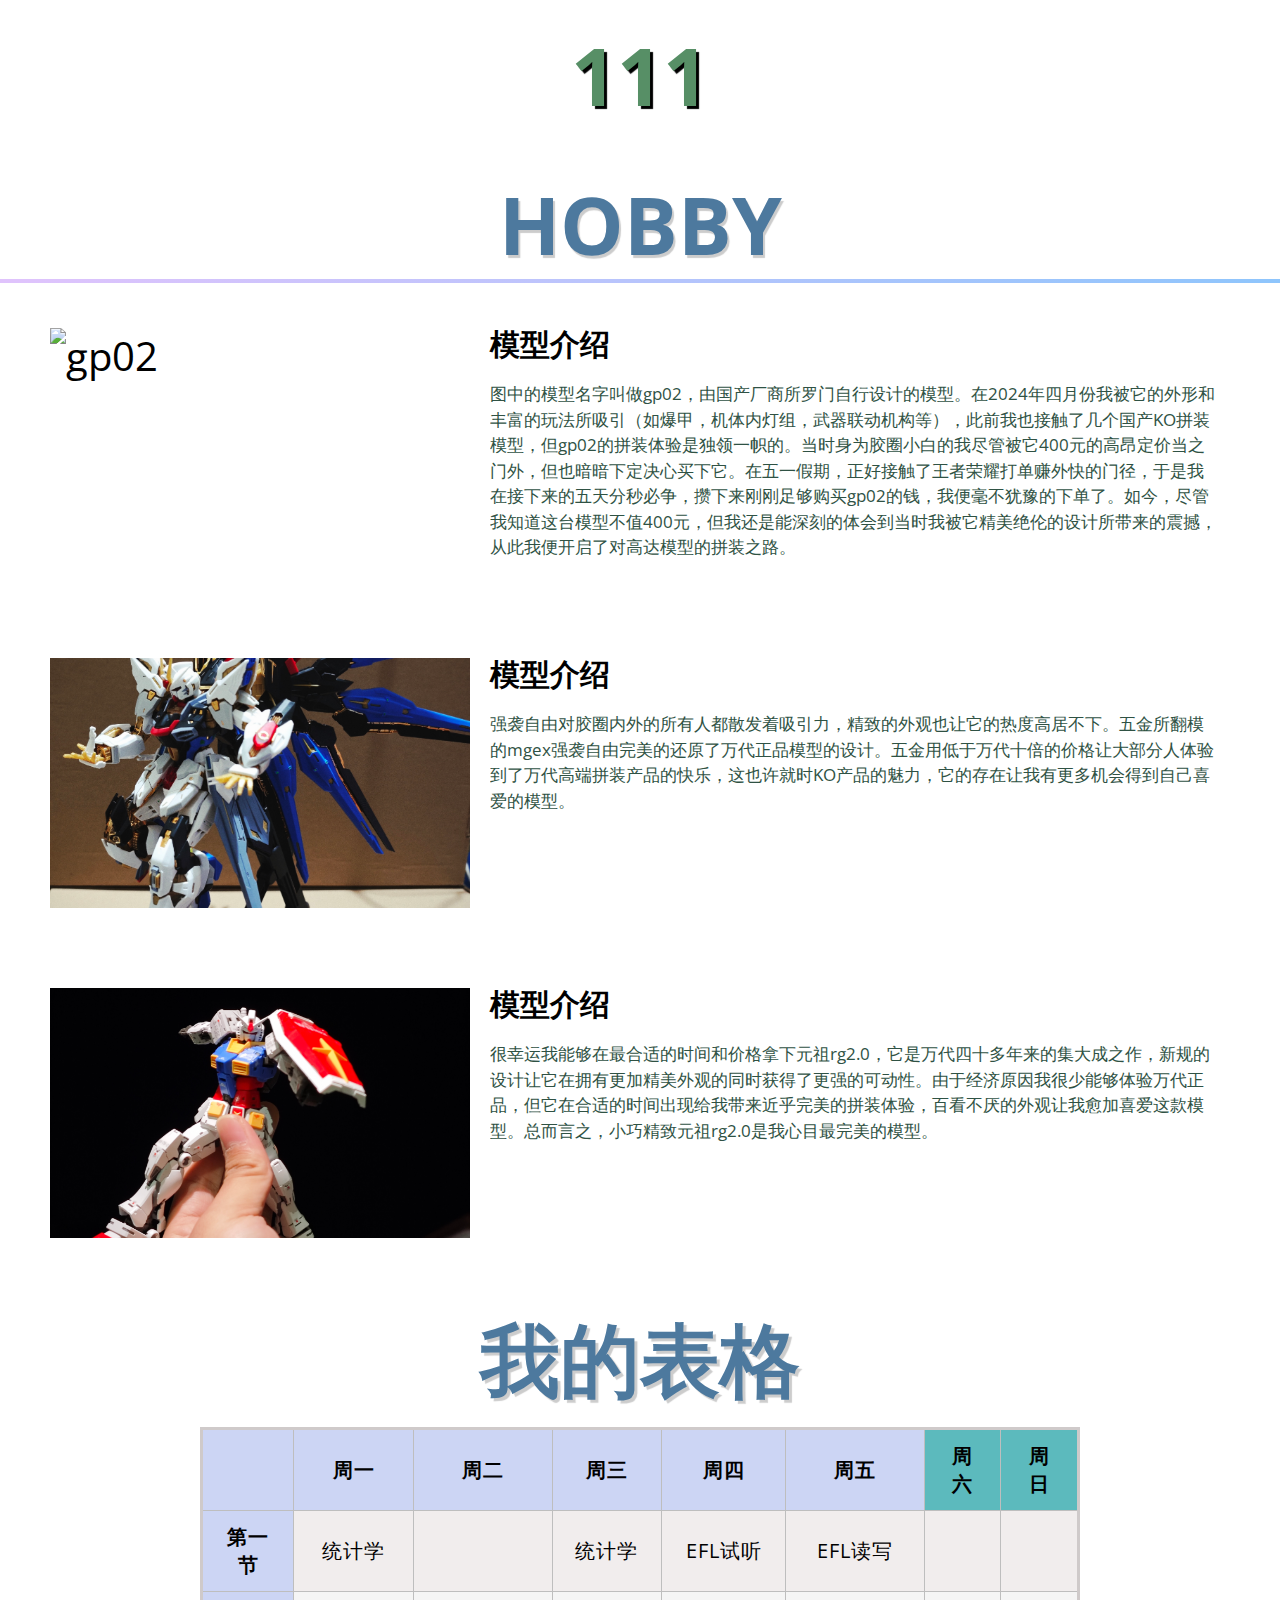
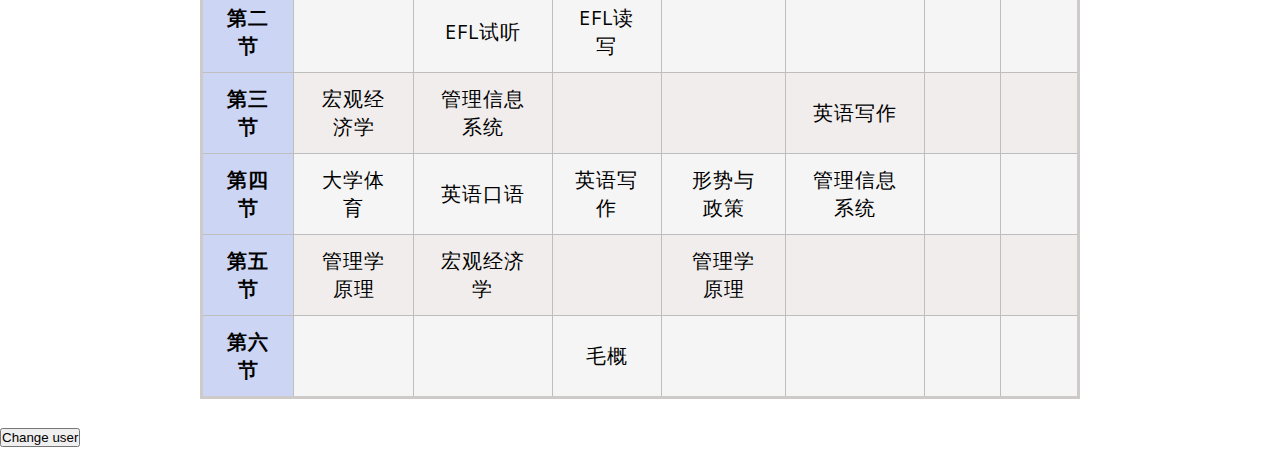
==== index.html @ 71921f34 "YaoJi111.github.io" ====
<!DOCTYPE html>
<html lang="en">
   <head>
      <meta charset="UTF-8">
      <meta name="viewport" content="width=device-width, initial-scale=1.0">
      <meta name="keywords" content="幺鸡">
      <meta name="description" content="幺鸡的第一个网站">
      <meta name="author" content="幺鸡">
      <title>幺鸡的第一个网站</title>
      <link href="styles/style.css" rel="stylesheet" />
      <link
  href="https://fonts.googleapis.com/css?family=Open+Sans"
  rel="stylesheet" />

  </head>
  <body>
    <h1 class="biaoti1">111</h1>
   
    <h1 class="biaoti2">HOBBY</h1>
     <div class="box">
         <div class="list">
             <div class="list-img">
                 <img src="./64566BD8-68C9-4CA3-9DC9-B67A94D4269F.jpeg" alt="gp02">
             </div>
             <div class="list-text">
                 <h2>模型介绍</h2>
                 <p>图中的模型名字叫做gp02，由国产厂商所罗门自行设计的模型。在2024年四月份我被它的外形和丰富的玩法所吸引（如爆甲，机体内灯组，武器联动机构等），此前我也接触了几个国产KO拼装模型，但gp02的拼装体验是独领一帜的。当时身为胶圈小白的我尽管被它400元的高昂定价当之门外，但也暗暗下定决心买下它。在五一假期，正好接触了王者荣耀打单赚外快的门径，于是我在接下来的五天分秒必争，攒下来刚刚足够购买gp02的钱，我便毫不犹豫的下单了。如今，尽管我知道这台模型不值400元，但我还是能深刻的体会到当时我被它精美绝伦的设计所带来的震撼，从此我便开启了对高达模型的拼装之路。</p>
             </div>
         </div>
             <div class="list">
                 <div class="list-img">
                     <img src="./887C6D7A-763A-49DE-906A-477F9EB07CE7_1_201_a.jpeg" alt="强袭自由">
                 </div>
                 <div class="list-text">
                     <h2>模型介绍</h2>
                     <p>强袭自由对胶圈内外的所有人都散发着吸引力，精致的外观也让它的热度高居不下。五金所翻模的mgex强袭自由完美的还原了万代正品模型的设计。五金用低于万代十倍的价格让大部分人体验到了万代高端拼装产品的快乐，这也许就时KO产品的魅力，它的存在让我有更多机会得到自己喜爱的模型。
                     </p>
                 </div>
             </div>
                 <div class="list">
                     <div class="list-img">
                         <img src="./F4AE9C6D-4AD9-4226-B5A6-EEE0012A2007_1_201_a.jpeg" alt="元祖rg2.0">
                     </div>
                     <div class="list-text">
                         <h2>模型介绍</h2>
                         <p>很幸运我能够在最合适的时间和价格拿下元祖rg2.0，它是万代四十多年来的集大成之作，新规的设计让它在拥有更加精美外观的同时获得了更强的可动性。由于经济原因我很少能够体验万代正品，但它在合适的时间出现给我带来近乎完美的拼装体验，百看不厌的外观让我愈加喜爱这款模型。总而言之，小巧精致元祖rg2.0是我心目最完美的模型。
                         </p>
                     </div>
         </div>
      </div>
     
  




<h1 class="biaoti3">我的表格</h1>
    <table>
        <colgroup>
        <col span="6">
    <col style="background-color: rgb(98, 218, 178);"
     span="2"></colgroup>
        <tr>
            <th> </th>
            <th>周一</th>
            <th>周二</th>
            <th>周三</th>
            <th>周四</th>
            <th>周五</th>
            <th>周六</th>
            <th>周日</th>
        </tr>
        <tr>
            <th>第一节</th>
            <td>统计学</td>
            <td> </td>
            <td>统计学</td>
            <td>EFL试听</td>
            <td>EFL读写</td>
            <td> </td>
            <td> </td>
        </tr>
        <tr>
            <th>第二节</th>
            <td> </td>
            <td>EFL试听</td>
            <td>EFL读写</td>
            <td> </td>
            <td> </td>
            <td> </td>
            <td> </td>
        </tr>
        <tr>
            <th>第三节</th>
            <td>宏观经济学</td>
            <td>管理信息系统</td>
            <td> </td>
            <td> </td>
            <td>英语写作</td>
            <td> </td>
            <td> </td>
        </tr>
        <tr>
            <th>第四节</th>
            <td>大学体育</td>
            <td>英语口语</td>
            <td>英语写作</td>
            <td>形势与政策</td>
            <td>管理信息系统</td>
            <td> </td>
            <td> </td>
        </tr>
        <tr>
            <th>第五节</th>
            <td>管理学原理</td>
            <td>宏观经济学</td>
            <td> </td>
            <td>管理学原理</td>
            <td> </td>
            <td> </td>
            <td> </td>
        </tr>
        <tr>
            <th>第六节</th>
            <td> </td>
            <td> </td>
            <td>毛概</td>
            <td> </td>
            <td> </td>
            <td> </td>
            <td> </td>
        </tr>
    </table>
      <button>Change user</button>
      <script src="scripts/main.js"></script><!-- Code injected by live-server -->
<script>
</body>
---- styles/style.css ----
html {
  font-size: 40px; /* px 表示“像素（pixel）”: 基础字号为 10 像素 */
  font-family:
    "Open Sans", sans-serif; /* 这应该是你从 Google Fonts 得到的其余输出。 */
    background-color: #ffffff;
}


.biaoti2{
  padding-bottom: 5px;
  background: linear-gradient(to right,#e0c3fc 0%, #8ec5fc 100%) no-repeat right bottom;
  background-size: 0 4px;
  transition: background-size 1300ms;
}
.biaoti2{
  background-position-x: left;
  background-size: 100% 4px;
}
.biaoti2 {margin-top:20px;
  font-size:80px;
   text-align:center;
   color:#4b779dfc;
   text-shadow:2px 3px 1px#ccc;
  }

* {
  margin: 0;
  padding: 0;
}

.box {margin: 20px auto;
  width: 1200px;
}
.list {width:100%px;
  height:300px;
  margin-bottom:30px;
       cursor:pointer;
       border-radius:20px;
       transition: all 0.3s;
  
}
.list:hover {
box-shadow: 2px 3px 10px #aebecc;
}
.list-img {height:250px;
  width:420px;
  float:left;
      margin-top:25px}
.list-img img {height:100%;
        width:100%;
        object-fit:cover;
        margin-left:10px;    }
        .list-text {float: right;
          width:730px;
            padding:20px;}
     .list-text h2 {
       font-size:30px;
       margin-bottom:15px;
     }
     .list-text p {
       font-size:17px;
       color:#2f5244;
       line-height:1.5;
       display:-webkit-box;
       -webkit-box-orient:vertical;
       -webkit-line-clamp:10;
       overflow:hidden;
     }



.biaoti1 {
  margin: 0;
  padding: 20px 0;
  color: #578f66;
  text-shadow: 3px 3px 1px black;
  text-align: center;
}


.test {
  background-color: salmon;

}




table {
  border-collapse:collapse;
   border: 3px solid rgb(207 202 202);
   letter-spacing: 1px;
   font-size: 0.5rem;
   text-align:center;
   margin-left:200px ;
  margin-right:200px;
 
 }
 
 td, th {
   border: 1.5px solid rgb(190,190,190);
   padding:12px 20px;
 
 }
 
 th {
   background-color: rgb(78 110 217 / 29%);
 }
 td {
  text-align: center;
}

tr:nth-child(even) td {
  background-color: rgb(241 237 237);
}

tr:nth-child(odd) td {
  background-color: rgb(245,245,245);
}

caption {
  padding:10px;
}
.biaoti3 {
 color:#4b779dfc;
 padding:10px 10px;
 font-size:80px;
  text-shadow:3px 3px 1px #ccc;
  text-align:center;
 }
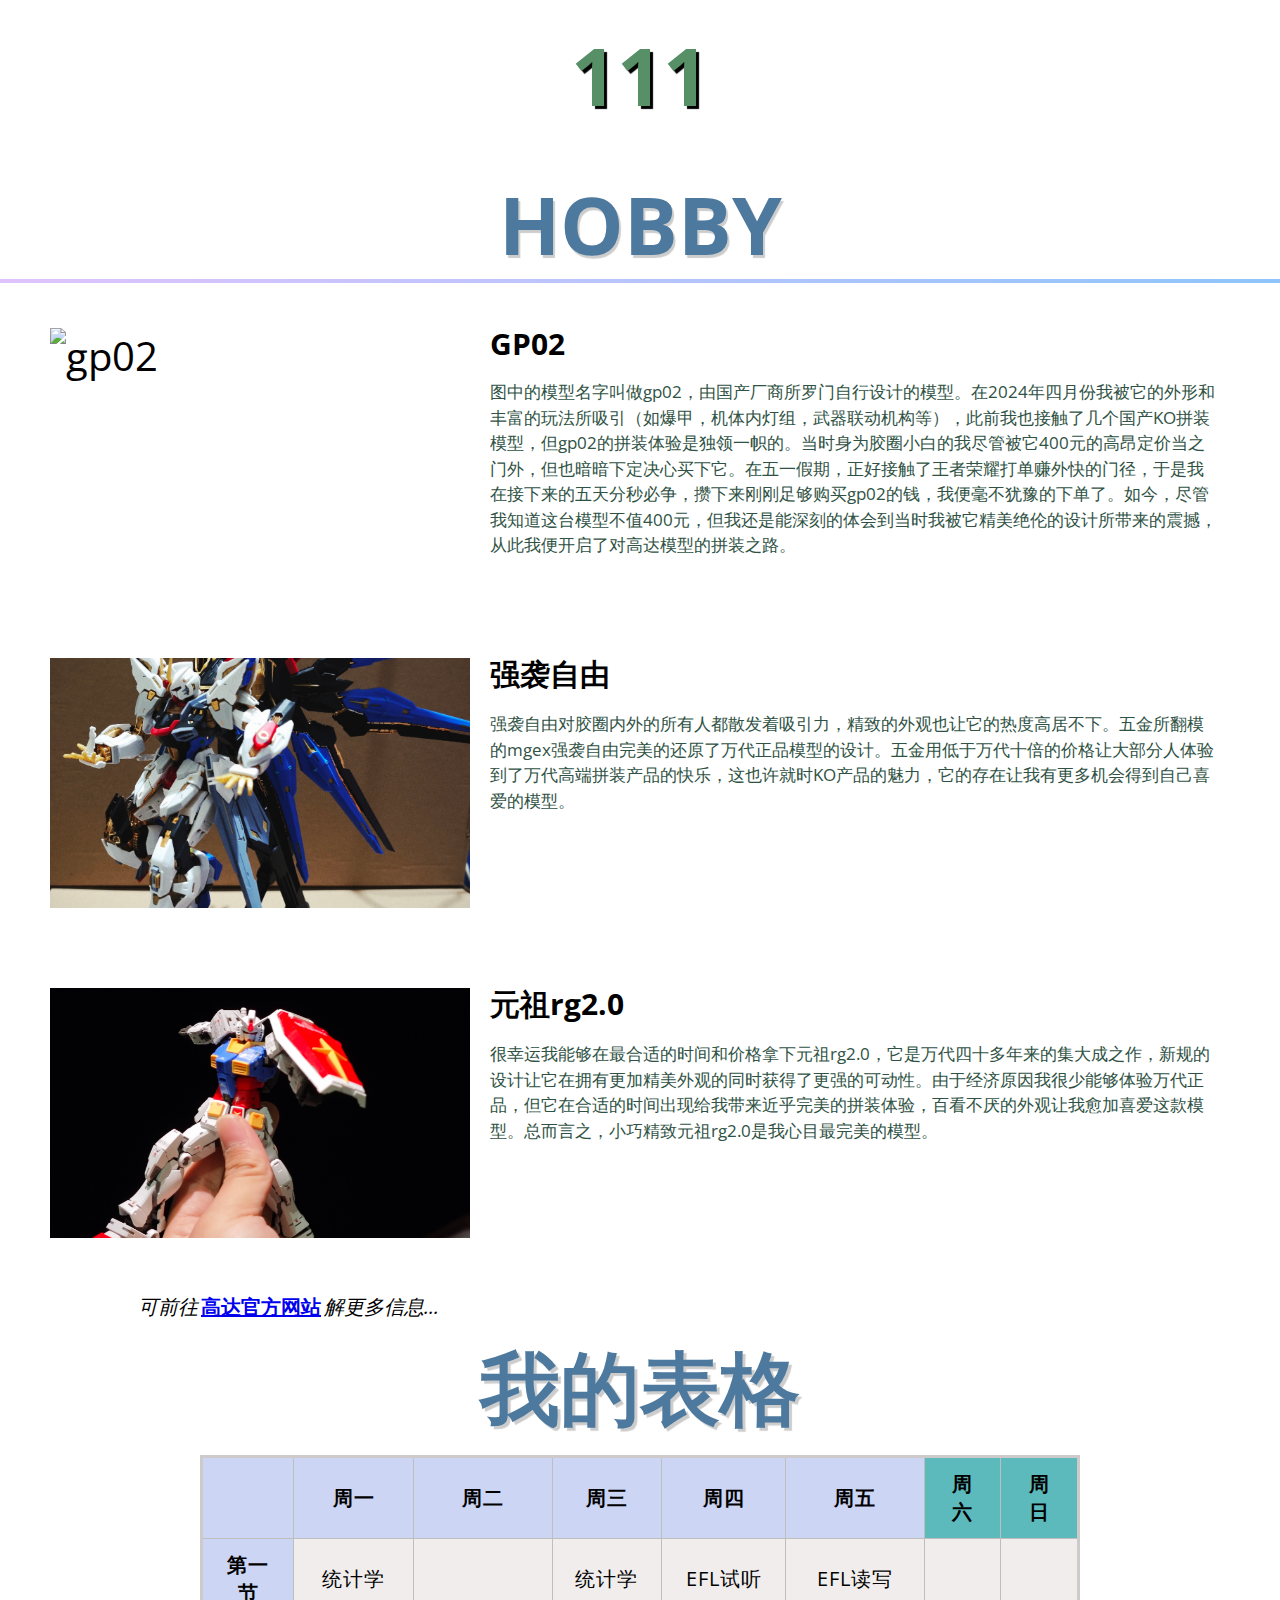
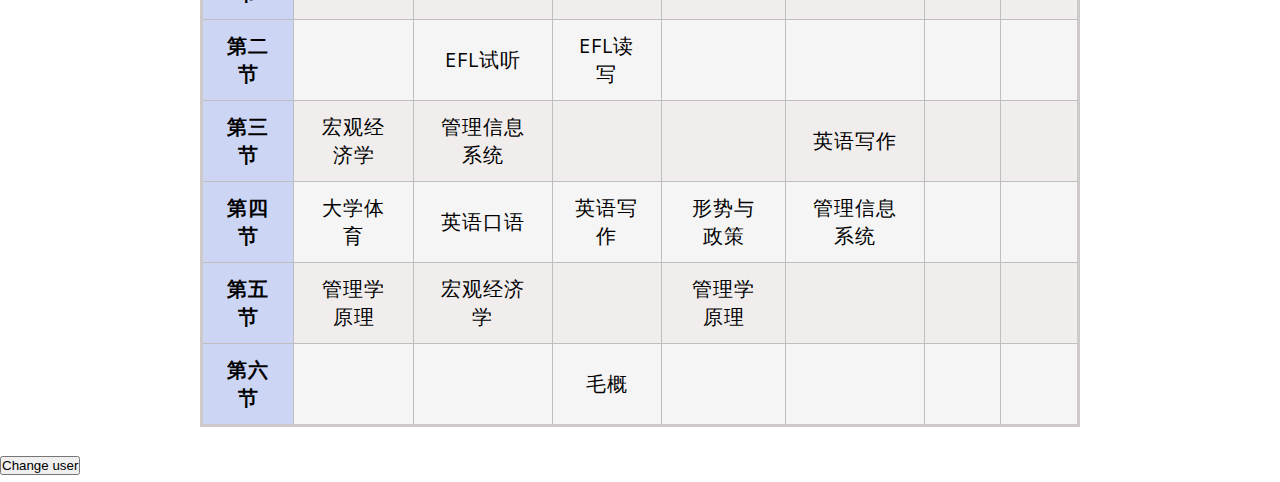
==== commit b5d08035: "YaoJi111.github.io" ====
--- a/index.html
+++ b/index.html
@@ -23,7 +23,7 @@
                  <img src="./64566BD8-68C9-4CA3-9DC9-B67A94D4269F.jpeg" alt="gp02">
              </div>
              <div class="list-text">
-                 <h2>模型介绍</h2>
+                 <h2>GP02</h2>
                  <p>图中的模型名字叫做gp02，由国产厂商所罗门自行设计的模型。在2024年四月份我被它的外形和丰富的玩法所吸引（如爆甲，机体内灯组，武器联动机构等），此前我也接触了几个国产KO拼装模型，但gp02的拼装体验是独领一帜的。当时身为胶圈小白的我尽管被它400元的高昂定价当之门外，但也暗暗下定决心买下它。在五一假期，正好接触了王者荣耀打单赚外快的门径，于是我在接下来的五天分秒必争，攒下来刚刚足够购买gp02的钱，我便毫不犹豫的下单了。如今，尽管我知道这台模型不值400元，但我还是能深刻的体会到当时我被它精美绝伦的设计所带来的震撼，从此我便开启了对高达模型的拼装之路。</p>
              </div>
          </div>
@@ -32,7 +32,7 @@
                      <img src="./887C6D7A-763A-49DE-906A-477F9EB07CE7_1_201_a.jpeg" alt="强袭自由">
                  </div>
                  <div class="list-text">
-                     <h2>模型介绍</h2>
+                     <h2>强袭自由</h2>
                      <p>强袭自由对胶圈内外的所有人都散发着吸引力，精致的外观也让它的热度高居不下。五金所翻模的mgex强袭自由完美的还原了万代正品模型的设计。五金用低于万代十倍的价格让大部分人体验到了万代高端拼装产品的快乐，这也许就时KO产品的魅力，它的存在让我有更多机会得到自己喜爱的模型。
                      </p>
                  </div>
@@ -42,12 +42,13 @@
                          <img src="./F4AE9C6D-4AD9-4226-B5A6-EEE0012A2007_1_201_a.jpeg" alt="元祖rg2.0">
                      </div>
                      <div class="list-text">
-                         <h2>模型介绍</h2>
+                         <h2>元祖rg2.0</h2>
                          <p>很幸运我能够在最合适的时间和价格拿下元祖rg2.0，它是万代四十多年来的集大成之作，新规的设计让它在拥有更加精美外观的同时获得了更强的可动性。由于经济原因我很少能够体验万代正品，但它在合适的时间出现给我带来近乎完美的拼装体验，百看不厌的外观让我愈加喜爱这款模型。总而言之，小巧精致元祖rg2.0是我心目最完美的模型。
                          </p>
                      </div>
          </div>
       </div>
+      <p class="buchong1"><em>可前往</em><strong><a href="https://www.gundam.info">高达官方网站</a></strong><em>解更多信息...</em></p>
      
   
 
--- a/styles/style.css
+++ b/styles/style.css
@@ -78,11 +78,9 @@
 }
 
 
-.test {
-  background-color: salmon;
-
-}
-
+.buchong1 {font-size: 20px;
+margin-left: 135px;}
+.buchong1 em {margin:3px;}
 
 
 
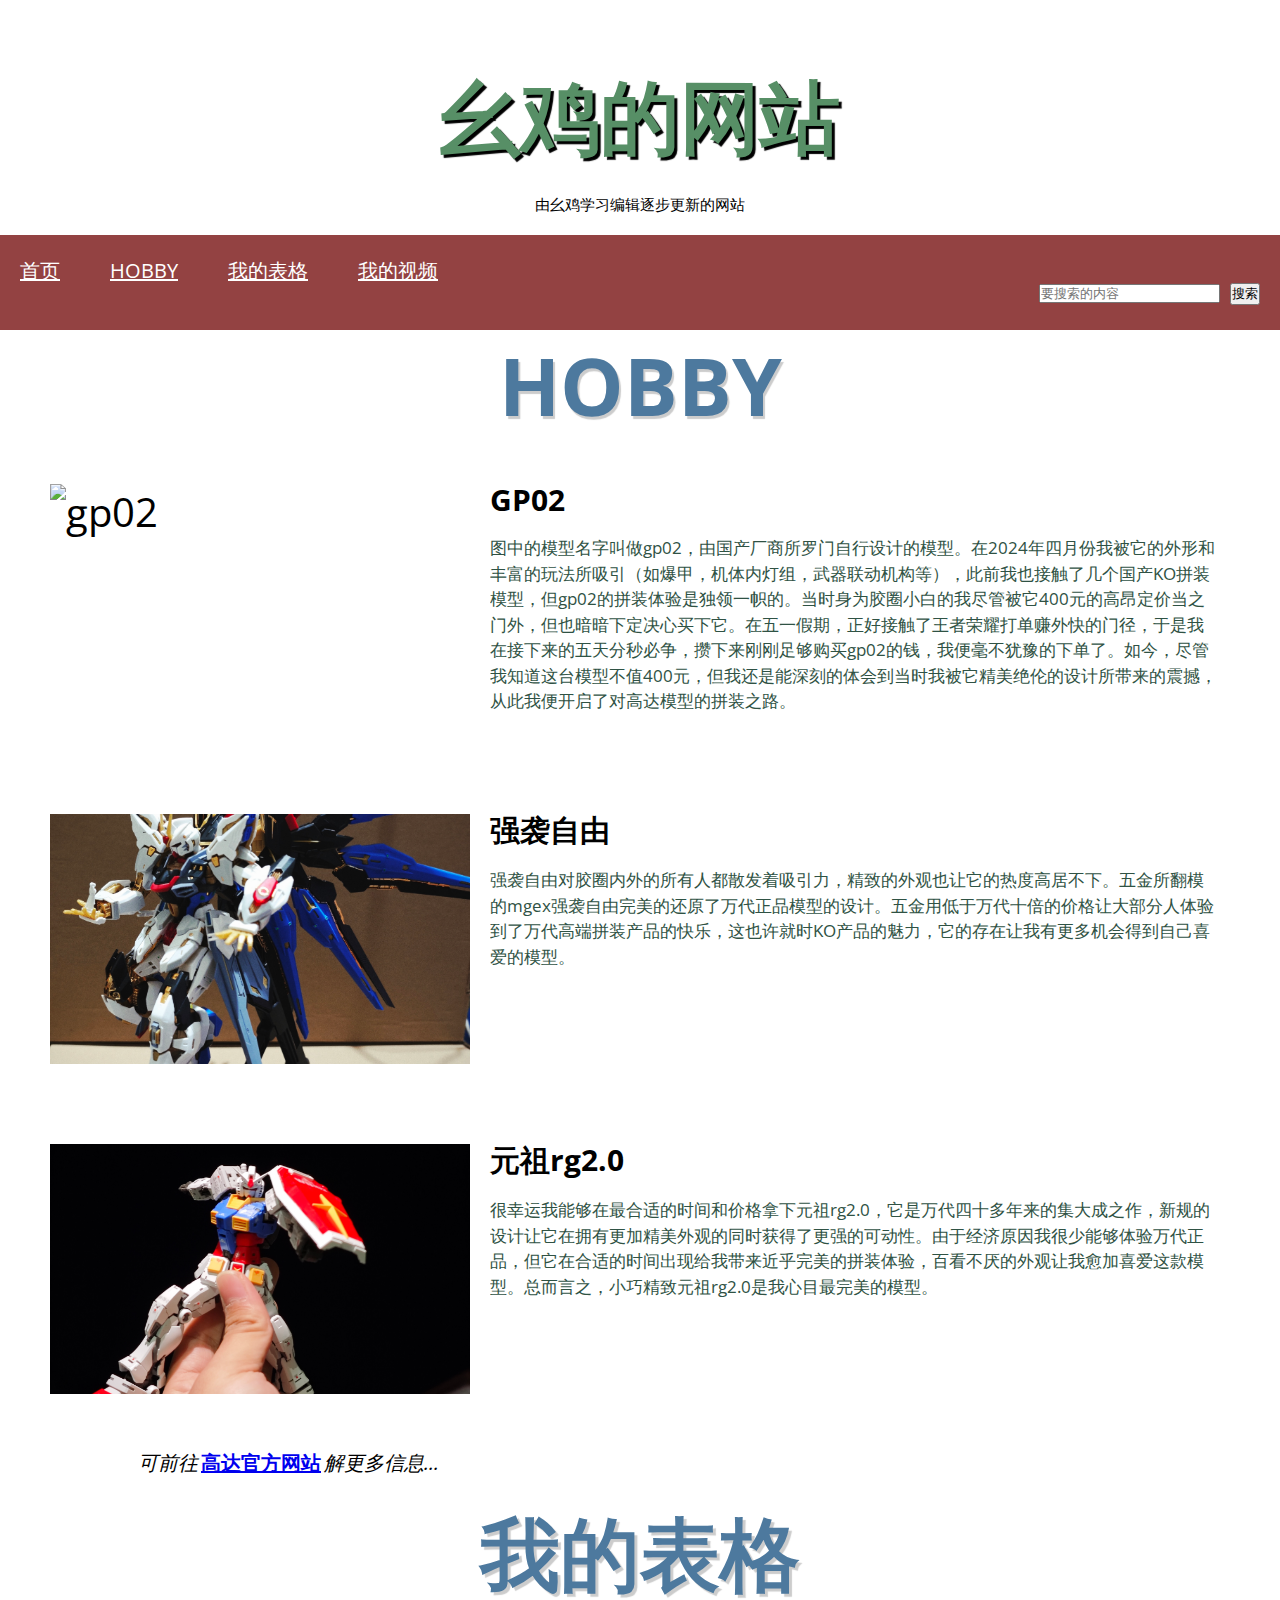
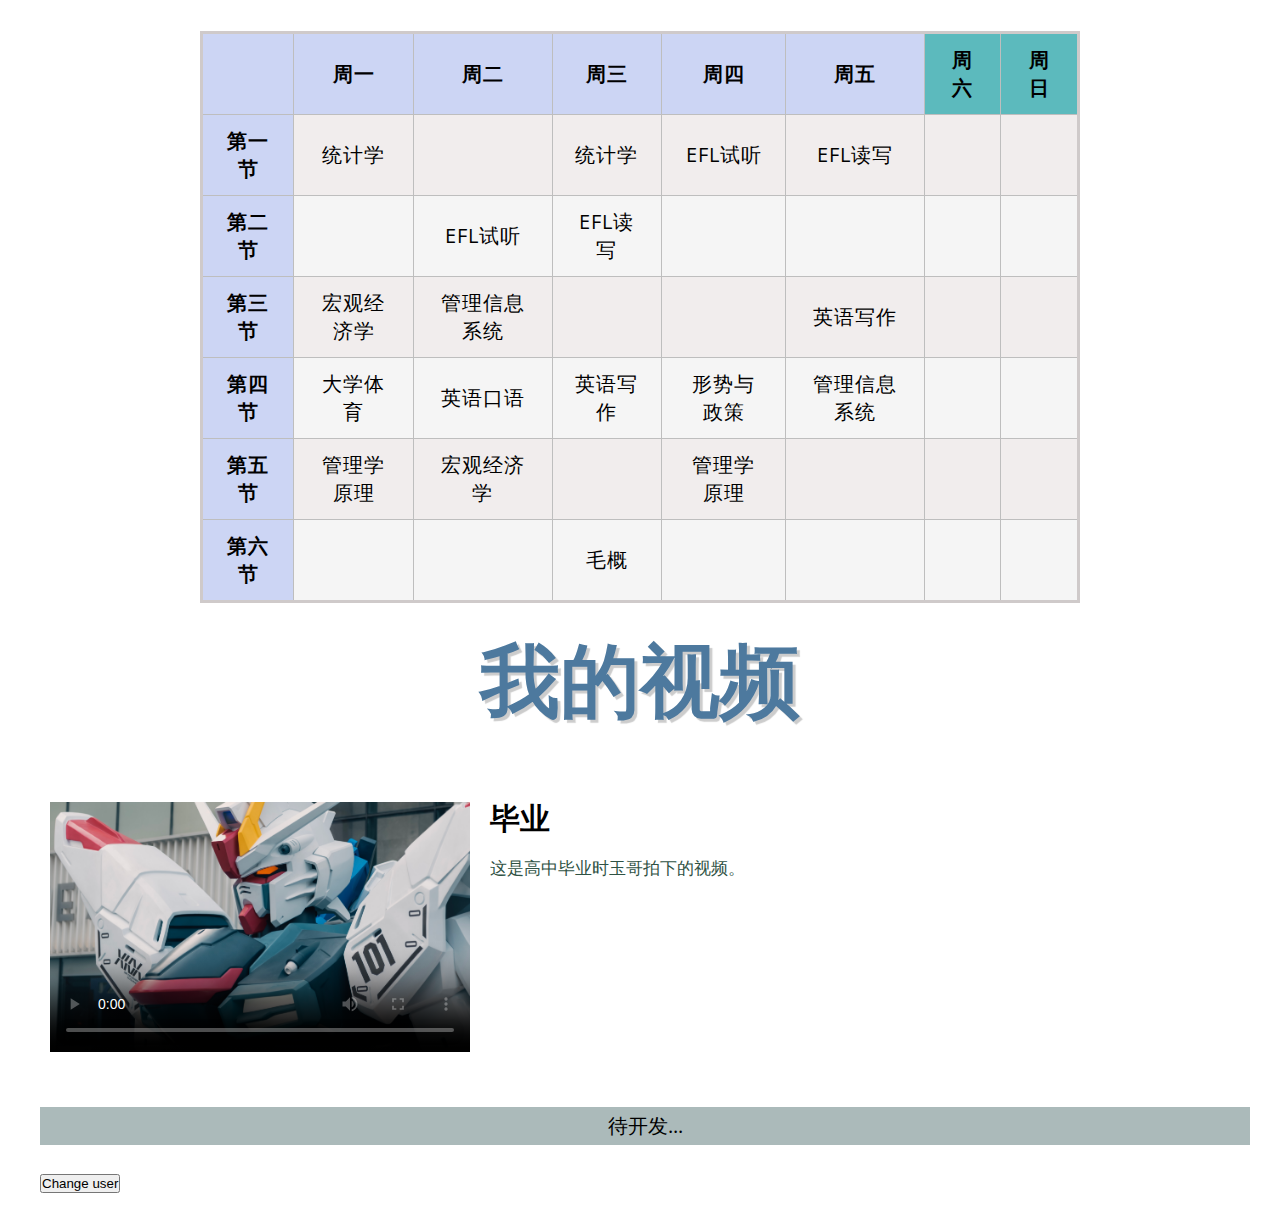
==== commit 95bc5aeb: "YaoJi111.github.io" ====
--- a/index.html
+++ b/index.html
@@ -13,42 +13,72 @@
   rel="stylesheet" />
 
   </head>
+  <!DOCTYPE html>
+<html lang="en">
+   <head>
+      <meta charset="UTF-8">
+      <meta name="viewport" content="width=device-width, initial-scale=1.0">
+      <meta name="keywords" content="幺鸡">
+      <meta name="description" content="幺鸡的第一个网站">
+      <meta name="author" content="幺鸡">
+      <title>幺鸡的第一个网站</title>
+      <link href="yaoji实验.css" rel="stylesheet" />
+      <link
+  href="https://fonts.googleapis.com/css?family=Open+Sans"
+  rel="stylesheet" />
+
+  </head>
   <body>
-    <h1 class="biaoti1">111</h1>
+    <div class="header"><h1 class="biaoti1">幺鸡的网站</h1>
+      <p>由幺鸡学习编辑逐步更新的网站</p></div>
+    <div class="nav">
+      <a href="#">首页</a>
+      <a href="#">HOBBY</a>
+      <a href="#">我的表格</a>
+      <a href="#">我的视频</a>
+
+      <form>
+        <input type="search" name="q" placeholder="要搜索的内容">
+        <input type="submit" value="搜索">
+      </form>
+    </div>
+    
    
     <h1 class="biaoti2">HOBBY</h1>
-     <div class="box">
-         <div class="list">
-             <div class="list-img">
-                 <img src="./64566BD8-68C9-4CA3-9DC9-B67A94D4269F.jpeg" alt="gp02">
-             </div>
-             <div class="list-text">
-                 <h2>GP02</h2>
-                 <p>图中的模型名字叫做gp02，由国产厂商所罗门自行设计的模型。在2024年四月份我被它的外形和丰富的玩法所吸引（如爆甲，机体内灯组，武器联动机构等），此前我也接触了几个国产KO拼装模型，但gp02的拼装体验是独领一帜的。当时身为胶圈小白的我尽管被它400元的高昂定价当之门外，但也暗暗下定决心买下它。在五一假期，正好接触了王者荣耀打单赚外快的门径，于是我在接下来的五天分秒必争，攒下来刚刚足够购买gp02的钱，我便毫不犹豫的下单了。如今，尽管我知道这台模型不值400元，但我还是能深刻的体会到当时我被它精美绝伦的设计所带来的震撼，从此我便开启了对高达模型的拼装之路。</p>
-             </div>
-         </div>
-             <div class="list">
-                 <div class="list-img">
-                     <img src="./887C6D7A-763A-49DE-906A-477F9EB07CE7_1_201_a.jpeg" alt="强袭自由">
-                 </div>
-                 <div class="list-text">
-                     <h2>强袭自由</h2>
-                     <p>强袭自由对胶圈内外的所有人都散发着吸引力，精致的外观也让它的热度高居不下。五金所翻模的mgex强袭自由完美的还原了万代正品模型的设计。五金用低于万代十倍的价格让大部分人体验到了万代高端拼装产品的快乐，这也许就时KO产品的魅力，它的存在让我有更多机会得到自己喜爱的模型。
-                     </p>
-                 </div>
-             </div>
-                 <div class="list">
-                     <div class="list-img">
-                         <img src="./F4AE9C6D-4AD9-4226-B5A6-EEE0012A2007_1_201_a.jpeg" alt="元祖rg2.0">
-                     </div>
-                     <div class="list-text">
-                         <h2>元祖rg2.0</h2>
-                         <p>很幸运我能够在最合适的时间和价格拿下元祖rg2.0，它是万代四十多年来的集大成之作，新规的设计让它在拥有更加精美外观的同时获得了更强的可动性。由于经济原因我很少能够体验万代正品，但它在合适的时间出现给我带来近乎完美的拼装体验，百看不厌的外观让我愈加喜爱这款模型。总而言之，小巧精致元祖rg2.0是我心目最完美的模型。
-                         </p>
-                     </div>
-         </div>
+    <div class="box">
+      <div class="list">
+          <div class="list-img">
+              <img src="./64566BD8-68C9-4CA3-9DC9-B67A94D4269F.jpeg" alt="gp02">
+          </div>
+          <div class="list-text">
+              <h2>GP02</h2>
+              <p>图中的模型名字叫做gp02，由国产厂商所罗门自行设计的模型。在2024年四月份我被它的外形和丰富的玩法所吸引（如爆甲，机体内灯组，武器联动机构等），此前我也接触了几个国产KO拼装模型，但gp02的拼装体验是独领一帜的。当时身为胶圈小白的我尽管被它400元的高昂定价当之门外，但也暗暗下定决心买下它。在五一假期，正好接触了王者荣耀打单赚外快的门径，于是我在接下来的五天分秒必争，攒下来刚刚足够购买gp02的钱，我便毫不犹豫的下单了。如今，尽管我知道这台模型不值400元，但我还是能深刻的体会到当时我被它精美绝伦的设计所带来的震撼，从此我便开启了对高达模型的拼装之路。</p>
+          </div>
       </div>
-      <p class="buchong1"><em>可前往</em><strong><a href="https://www.gundam.info">高达官方网站</a></strong><em>解更多信息...</em></p>
+          <div class="list">
+              <div class="list-img">
+                  <img src="./887C6D7A-763A-49DE-906A-477F9EB07CE7_1_201_a.jpeg" alt="强袭自由">
+              </div>
+              <div class="list-text">
+                  <h2>强袭自由</h2>
+                  <p>强袭自由对胶圈内外的所有人都散发着吸引力，精致的外观也让它的热度高居不下。五金所翻模的mgex强袭自由完美的还原了万代正品模型的设计。五金用低于万代十倍的价格让大部分人体验到了万代高端拼装产品的快乐，这也许就时KO产品的魅力，它的存在让我有更多机会得到自己喜爱的模型。
+                  </p>
+              </div>
+          </div>
+              <div class="list">
+                  <div class="list-img">
+                      <img src="./F4AE9C6D-4AD9-4226-B5A6-EEE0012A2007_1_201_a.jpeg" alt="元祖rg2.0">
+                  </div>
+                  <div class="list-text">
+                      <h2>元祖rg2.0</h2>
+                      <p>很幸运我能够在最合适的时间和价格拿下元祖rg2.0，它是万代四十多年来的集大成之作，新规的设计让它在拥有更加精美外观的同时获得了更强的可动性。由于经济原因我很少能够体验万代正品，但它在合适的时间出现给我带来近乎完美的拼装体验，百看不厌的外观让我愈加喜爱这款模型。总而言之，小巧精致元祖rg2.0是我心目最完美的模型。
+                      </p>
+                  </div>
+      </div>
+   </div>
+   <p class="buchong1"><em>可前往</em><strong><a href="https://www.gundam.info">高达官方网站</a></strong><em>解更多信息...</em></p>
+  
+    
      
   
 
@@ -132,7 +162,28 @@
             <td> </td>
         </tr>
     </table>
+
+
+
+
+<h1 class="biaoti4">我的视频</h1>
+    <div class="box">
+      <div class="list">
+          <div class="list-video">
+              <video  controls
+              src="毕业视频.mp4" 
+              poster="2F44448F-F418-4E7E-8FD2-0D566EE6B732_1_201_a.jpeg"
+            
+width="420"  height="250">毕业</video>
+          </div>
+          <div class="list-text">
+              <h2>毕业</h2>
+              <p>这是高中毕业时玉哥拍下的视频。</p>
+          </div>
+      </div>
+      <footer><p>待开发...</p></footer>
       <button>Change user</button>
       <script src="scripts/main.js"></script><!-- Code injected by live-server -->
 <script>
+
 </body>
--- a/styles/style.css
+++ b/styles/style.css
@@ -4,18 +4,36 @@
     "Open Sans", sans-serif; /* 这应该是你从 Google Fonts 得到的其余输出。 */
     background-color: #ffffff;
 }
+* {
+  margin: 0;
+  padding: 0;
+}
+.header,.nav {float :left; width: 100%;  box-sizing: border-box;}
+.header {text-align:center;
+  background-color:#ffffff;
+        padding:20px;}
+.header p {font-size:15px;
+         color:#000000;
+          }
+ .nav {background-color: #934242;}
+ .nav a {color: #ffffff; padding: 20px 20px;  display: inline-block;  font-size: 20px;}
+ .nav :hover {  color: wheat;  text-shadow: 0 0 10px wheat; transition-duration: 200ms;}
+ .nav form {float: right;  padding: 20px 20px;}
+ 
+.biaoti1 {
+  margin: 0;
+  color: #578f66;
+  text-shadow: 3px 3px 1px black;
+  text-align: center;
+}
+.biaoti1 {
+  margin: 0;
+  padding: 20px 0;
+  color: #578f66;
+  text-shadow: 3px 3px 1px black;
+  text-align: center;
+}
 
-
-.biaoti2{
-  padding-bottom: 5px;
-  background: linear-gradient(to right,#e0c3fc 0%, #8ec5fc 100%) no-repeat right bottom;
-  background-size: 0 4px;
-  transition: background-size 1300ms;
-}
-.biaoti2{
-  background-position-x: left;
-  background-size: 100% 4px;
-}
 .biaoti2 {margin-top:20px;
   font-size:80px;
    text-align:center;
@@ -23,10 +41,18 @@
    text-shadow:2px 3px 1px#ccc;
   }
 
-* {
-  margin: 0;
-  padding: 0;
+.biaoti{
+  padding-bottom: 5px;
+  background: linear-gradient(to right,#e0c3fc 0%, #8ec5fc 100%) no-repeat right bottom;
+  background-size: 0 4px;
+  transition: background-size 1300ms;
 }
+.biaoti{
+  background-position-x: left;
+  background-size: 100% 4px;
+}
+
+
 
 .box {margin: 20px auto;
   width: 1200px;
@@ -50,9 +76,11 @@
         width:100%;
         object-fit:cover;
         margin-left:10px;    }
+
         .list-text {float: right;
           width:730px;
             padding:20px;}
+
      .list-text h2 {
        font-size:30px;
        margin-bottom:15px;
@@ -66,21 +94,14 @@
        -webkit-line-clamp:10;
        overflow:hidden;
      }
+     .buchong1 {font-size: 20px;
+      margin-left: 135px;}
+      .buchong1 em {margin:3px;}
+      
 
 
 
-.biaoti1 {
-  margin: 0;
-  padding: 20px 0;
-  color: #578f66;
-  text-shadow: 3px 3px 1px black;
-  text-align: center;
-}
 
-
-.buchong1 {font-size: 20px;
-margin-left: 135px;}
-.buchong1 em {margin:3px;}
 
 
 
@@ -121,8 +142,34 @@
 }
 .biaoti3 {
  color:#4b779dfc;
- padding:10px 10px;
+ padding:20px 20px;
  font-size:80px;
   text-shadow:3px 3px 1px #ccc;
   text-align:center;
  }
+
+
+
+ .list-video video {margin-top:25px;
+  float:left;
+   object-fit:cover;
+   margin-left:10px;    }
+   
+   .biaoti4 {
+    color:#4b779dfc;
+    padding: 20px 20px;
+    font-size:80px;
+     text-shadow:3px 3px 1px #ccc;
+     text-align:center;
+    }
+
+    footer {
+      text-align: center;
+      padding: 5px;
+      background-color: #abbaba;
+      color: #000;
+      width:100%;
+    }
+    footer p {font-size: 20px;}
+
+    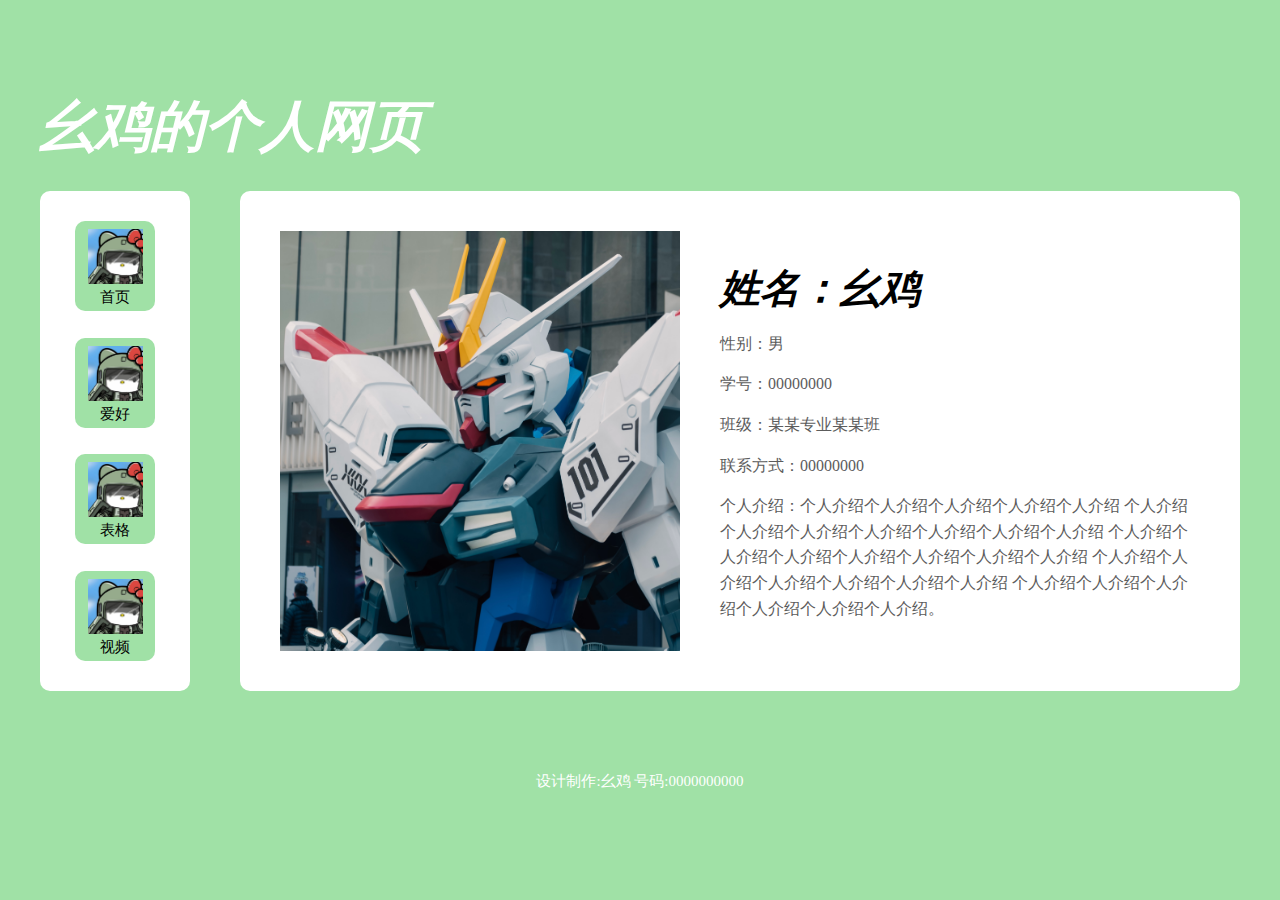
==== commit 68ca6f08: "YaoJi111.github.io" ====
--- a/index.html
+++ b/index.html
@@ -7,183 +7,63 @@
       <meta name="description" content="幺鸡的第一个网站">
       <meta name="author" content="幺鸡">
       <title>幺鸡的第一个网站</title>
-      <link href="styles/style.css" rel="stylesheet" />
+      <link href="../styles/首页.css" rel="stylesheet" />
       <link
   href="https://fonts.googleapis.com/css?family=Open+Sans"
   rel="stylesheet" />
 
   </head>
-  <!DOCTYPE html>
-<html lang="en">
-   <head>
-      <meta charset="UTF-8">
-      <meta name="viewport" content="width=device-width, initial-scale=1.0">
-      <meta name="keywords" content="幺鸡">
-      <meta name="description" content="幺鸡的第一个网站">
-      <meta name="author" content="幺鸡">
-      <title>幺鸡的第一个网站</title>
-      <link href="yaoji实验.css" rel="stylesheet" />
-      <link
-  href="https://fonts.googleapis.com/css?family=Open+Sans"
-  rel="stylesheet" />
-
-  </head>
+  
   <body>
-    <div class="header"><h1 class="biaoti1">幺鸡的网站</h1>
-      <p>由幺鸡学习编辑逐步更新的网站</p></div>
-    <div class="nav">
-      <a href="#">首页</a>
-      <a href="#">HOBBY</a>
-      <a href="#">我的表格</a>
-      <a href="#">我的视频</a>
-
-      <form>
-        <input type="search" name="q" placeholder="要搜索的内容">
-        <input type="submit" value="搜索">
-      </form>
+    <div class="home">
+   
+        <div class="logo"><h1><em>幺鸡的个人网页</em></h1>
+        </div>
+    
+        <div class="content">
+            <div class="nav">
+                
+                <a href="./index.html">
+                    <img src="../图片视频/B4E9B81B-3702-49BC-8535-1FA77DC34D54_1_105_c.jpeg">
+                <span>首页</span></a>
+    
+                <a href="../index/b.index.html">
+                    <img src="../图片视频/B4E9B81B-3702-49BC-8535-1FA77DC34D54_1_105_c.jpeg">
+                <span>爱好</span></a>
+    
+                <a href="../index/c.index.html">
+                    <img src="../图片视频/B4E9B81B-3702-49BC-8535-1FA77DC34D54_1_105_c.jpeg">
+                <span>表格</span></a>
+    
+                <a href="../index/d.index.html">
+                    <img src="../图片视频/B4E9B81B-3702-49BC-8535-1FA77DC34D54_1_105_c.jpeg">
+                <span>视频</span></a>
+    
+                
+    
+    
+            </div>
+            <div class="text">
+                <img src="../图片视频/2F44448F-F418-4E7E-8FD2-0D566EE6B732_1_201_a.jpeg">
+                <div class="text-con">
+                    <h2><em>姓名：幺鸡</em></h2>
+                    <p>性别：男</p>
+                    <p>学号：00000000</p>
+                    <p>班级：某某专业某某班</p>
+                    <p>联系方式：00000000</p>
+                    <p>个人介绍：个人介绍个人介绍个人介绍个人介绍个人介绍
+                        个人介绍个人介绍个人介绍个人介绍个人介绍个人介绍个人介绍
+                        个人介绍个人介绍个人介绍个人介绍个人介绍个人介绍个人介绍
+                        个人介绍个人介绍个人介绍个人介绍个人介绍个人介绍
+                        个人介绍个人介绍个人介绍个人介绍个人介绍个人介绍。
+                    </p>
+                </div>
+            </div>
+        </div>
+    
+        <div class="footer"><p>设计制作:幺鸡  号码:0000000000</p></div>
+    
+    
+    
     </div>
-    
-   
-    <h1 class="biaoti2">HOBBY</h1>
-    <div class="box">
-      <div class="list">
-          <div class="list-img">
-              <img src="./64566BD8-68C9-4CA3-9DC9-B67A94D4269F.jpeg" alt="gp02">
-          </div>
-          <div class="list-text">
-              <h2>GP02</h2>
-              <p>图中的模型名字叫做gp02，由国产厂商所罗门自行设计的模型。在2024年四月份我被它的外形和丰富的玩法所吸引（如爆甲，机体内灯组，武器联动机构等），此前我也接触了几个国产KO拼装模型，但gp02的拼装体验是独领一帜的。当时身为胶圈小白的我尽管被它400元的高昂定价当之门外，但也暗暗下定决心买下它。在五一假期，正好接触了王者荣耀打单赚外快的门径，于是我在接下来的五天分秒必争，攒下来刚刚足够购买gp02的钱，我便毫不犹豫的下单了。如今，尽管我知道这台模型不值400元，但我还是能深刻的体会到当时我被它精美绝伦的设计所带来的震撼，从此我便开启了对高达模型的拼装之路。</p>
-          </div>
-      </div>
-          <div class="list">
-              <div class="list-img">
-                  <img src="./887C6D7A-763A-49DE-906A-477F9EB07CE7_1_201_a.jpeg" alt="强袭自由">
-              </div>
-              <div class="list-text">
-                  <h2>强袭自由</h2>
-                  <p>强袭自由对胶圈内外的所有人都散发着吸引力，精致的外观也让它的热度高居不下。五金所翻模的mgex强袭自由完美的还原了万代正品模型的设计。五金用低于万代十倍的价格让大部分人体验到了万代高端拼装产品的快乐，这也许就时KO产品的魅力，它的存在让我有更多机会得到自己喜爱的模型。
-                  </p>
-              </div>
-          </div>
-              <div class="list">
-                  <div class="list-img">
-                      <img src="./F4AE9C6D-4AD9-4226-B5A6-EEE0012A2007_1_201_a.jpeg" alt="元祖rg2.0">
-                  </div>
-                  <div class="list-text">
-                      <h2>元祖rg2.0</h2>
-                      <p>很幸运我能够在最合适的时间和价格拿下元祖rg2.0，它是万代四十多年来的集大成之作，新规的设计让它在拥有更加精美外观的同时获得了更强的可动性。由于经济原因我很少能够体验万代正品，但它在合适的时间出现给我带来近乎完美的拼装体验，百看不厌的外观让我愈加喜爱这款模型。总而言之，小巧精致元祖rg2.0是我心目最完美的模型。
-                      </p>
-                  </div>
-      </div>
-   </div>
-   <p class="buchong1"><em>可前往</em><strong><a href="https://www.gundam.info">高达官方网站</a></strong><em>解更多信息...</em></p>
-  
-    
-     
-  
-
-
-
-
-<h1 class="biaoti3">我的表格</h1>
-    <table>
-        <colgroup>
-        <col span="6">
-    <col style="background-color: rgb(98, 218, 178);"
-     span="2"></colgroup>
-        <tr>
-            <th> </th>
-            <th>周一</th>
-            <th>周二</th>
-            <th>周三</th>
-            <th>周四</th>
-            <th>周五</th>
-            <th>周六</th>
-            <th>周日</th>
-        </tr>
-        <tr>
-            <th>第一节</th>
-            <td>统计学</td>
-            <td> </td>
-            <td>统计学</td>
-            <td>EFL试听</td>
-            <td>EFL读写</td>
-            <td> </td>
-            <td> </td>
-        </tr>
-        <tr>
-            <th>第二节</th>
-            <td> </td>
-            <td>EFL试听</td>
-            <td>EFL读写</td>
-            <td> </td>
-            <td> </td>
-            <td> </td>
-            <td> </td>
-        </tr>
-        <tr>
-            <th>第三节</th>
-            <td>宏观经济学</td>
-            <td>管理信息系统</td>
-            <td> </td>
-            <td> </td>
-            <td>英语写作</td>
-            <td> </td>
-            <td> </td>
-        </tr>
-        <tr>
-            <th>第四节</th>
-            <td>大学体育</td>
-            <td>英语口语</td>
-            <td>英语写作</td>
-            <td>形势与政策</td>
-            <td>管理信息系统</td>
-            <td> </td>
-            <td> </td>
-        </tr>
-        <tr>
-            <th>第五节</th>
-            <td>管理学原理</td>
-            <td>宏观经济学</td>
-            <td> </td>
-            <td>管理学原理</td>
-            <td> </td>
-            <td> </td>
-            <td> </td>
-        </tr>
-        <tr>
-            <th>第六节</th>
-            <td> </td>
-            <td> </td>
-            <td>毛概</td>
-            <td> </td>
-            <td> </td>
-            <td> </td>
-            <td> </td>
-        </tr>
-    </table>
-
-
-
-
-<h1 class="biaoti4">我的视频</h1>
-    <div class="box">
-      <div class="list">
-          <div class="list-video">
-              <video  controls
-              src="毕业视频.mp4" 
-              poster="2F44448F-F418-4E7E-8FD2-0D566EE6B732_1_201_a.jpeg"
-            
-width="420"  height="250">毕业</video>
-          </div>
-          <div class="list-text">
-              <h2>毕业</h2>
-              <p>这是高中毕业时玉哥拍下的视频。</p>
-          </div>
-      </div>
-      <footer><p>待开发...</p></footer>
-      <button>Change user</button>
-      <script src="scripts/main.js"></script><!-- Code injected by live-server -->
-<script>
-
-</body>
+</body>--- a/styles/首页.css
+++ b/styles/首页.css
@@ -0,0 +1,85 @@
+* {
+    margin: 0;
+    padding: 0;
+}
+body {
+    background-color: #76d37eb0;;}
+
+.home {
+   
+    margin: auto;
+    width: 1200px;}
+
+.logo h1 {font-size: 55px;
+color: #ffff;
+margin-top:10vh}
+
+.content {
+ display: flex;
+ justify-content: space-between;
+ margin-top: 3vh;
+ margin-bottom: 9vh;}
+
+.nav {display:flex;
+      flex-wrap:wrap;
+      align-content:space-between;
+height: 440px;
+width: 80px;
+background-color: #ffff;
+margin-right: 50px;
+ border-radius:10px;
+padding:30px 35px}
+
+.text {
+    height: 500px;
+width: 1000px;
+background-color: #ffff;
+ border-radius:10px;
+display:flex;
+    align-items:center;
+padding:40px;
+box-sizing:border-box;}
+
+.footer p {
+    color: #ffff;
+    font-size: 15px;
+    text-align: center;
+}
+
+.nav a {
+    width:100px;
+    height:90px;
+    display:block;
+    background-color:#76d37eb0;
+    text-align:center;
+    color:#000000;
+    border-radius:10px;
+    text-decoration:none ;
+}
+.nav a:hover{background-color:#689454;}
+    
+
+.nav a img { height:55px;
+    width:55px;
+    margin-top:8px;}
+
+.nav a span {
+    display:block;
+    font-size:15px;
+
+}
+
+.text img {width:400px;
+          height:420px;}
+
+.text-con {
+    margin-left:40px;
+}
+.text-con h2 {
+    font-size:40px;
+}
+.text-con p {
+    color:#5c5c5c;
+    margin-top:15px;
+    line-height:1.6;
+}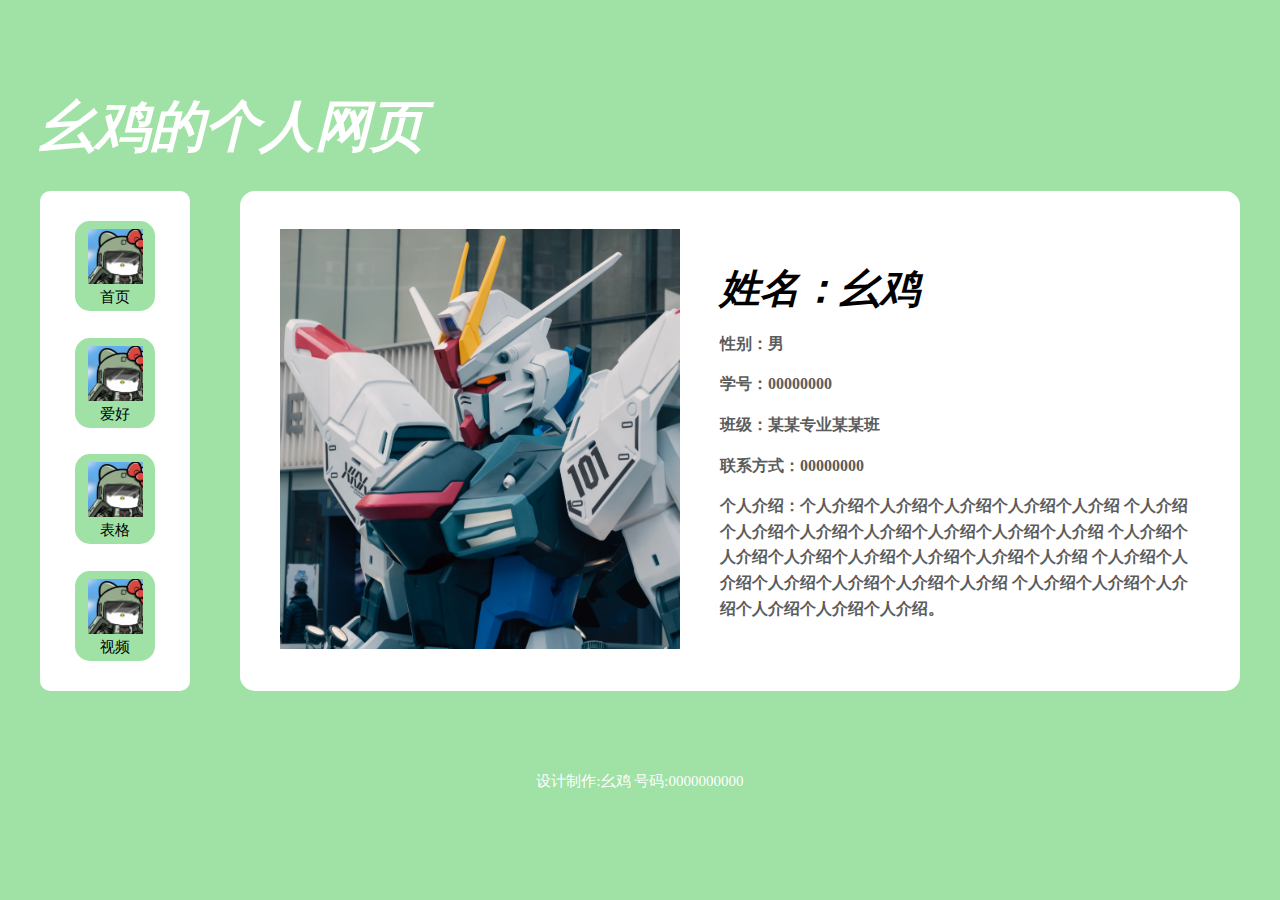
==== commit 0dbfff5d: "YaoJi111.github.io" ====
--- a/index.html
+++ b/index.html
@@ -44,7 +44,7 @@
     
             </div>
             <div class="text">
-                <img src="../图片视频/2F44448F-F418-4E7E-8FD2-0D566EE6B732_1_201_a.jpeg">
+                <a href="../图片视频/2F44448F-F418-4E7E-8FD2-0D566EE6B732_1_201_a.jpeg"><img src="../图片视频/2F44448F-F418-4E7E-8FD2-0D566EE6B732_1_201_a.jpeg"></a>
                 <div class="text-con">
                     <h2><em>姓名：幺鸡</em></h2>
                     <p>性别：男</p>
--- a/styles/首页.css
+++ b/styles/首页.css
@@ -34,7 +34,7 @@
     height: 500px;
 width: 1000px;
 background-color: #ffff;
- border-radius:10px;
+ border-radius:15px;
 display:flex;
     align-items:center;
 padding:40px;
@@ -53,7 +53,7 @@
     background-color:#76d37eb0;
     text-align:center;
     color:#000000;
-    border-radius:10px;
+    border-radius:15px;
     text-decoration:none ;
 }
 .nav a:hover{background-color:#689454;}
@@ -82,4 +82,5 @@
     color:#5c5c5c;
     margin-top:15px;
     line-height:1.6;
+    font-weight:bolder;
 }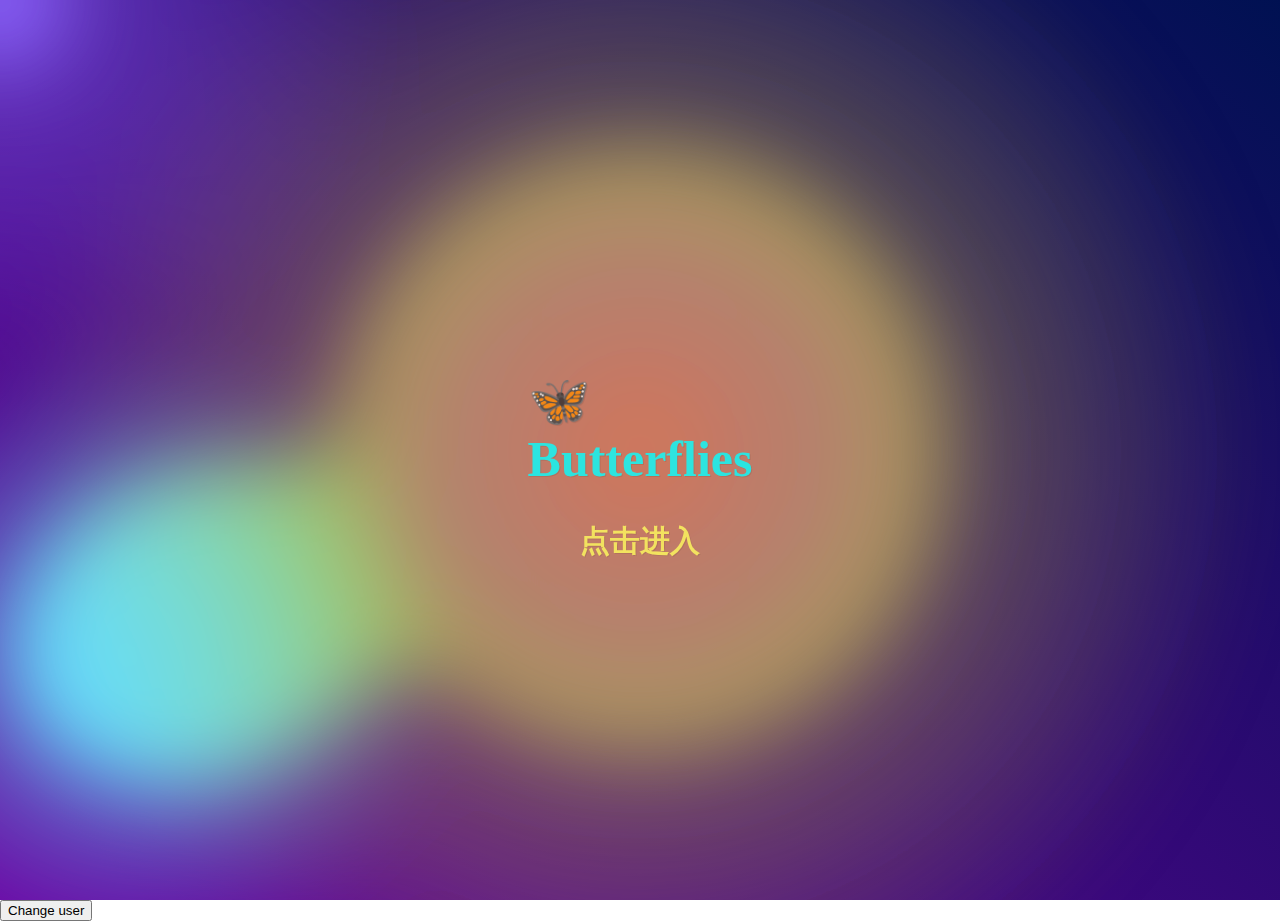
==== commit ba9f1b1e: "YaoJi111.github.io" ====
--- a/index.html
+++ b/index.html
@@ -12,58 +12,33 @@
   href="https://fonts.googleapis.com/css?family=Open+Sans"
   rel="stylesheet" />
 
-  </head>
-  
-  <body>
-    <div class="home">
-   
-        <div class="logo"><h1><em>幺鸡的个人网页</em></h1>
-        </div>
-    
-        <div class="content">
-            <div class="nav">
-                
-                <a href="./index.html">
-                    <img src="../图片视频/B4E9B81B-3702-49BC-8535-1FA77DC34D54_1_105_c.jpeg">
-                <span>首页</span></a>
-    
-                <a href="../index/b.index.html">
-                    <img src="../图片视频/B4E9B81B-3702-49BC-8535-1FA77DC34D54_1_105_c.jpeg">
-                <span>爱好</span></a>
-    
-                <a href="../index/c.index.html">
-                    <img src="../图片视频/B4E9B81B-3702-49BC-8535-1FA77DC34D54_1_105_c.jpeg">
-                <span>表格</span></a>
-    
-                <a href="../index/d.index.html">
-                    <img src="../图片视频/B4E9B81B-3702-49BC-8535-1FA77DC34D54_1_105_c.jpeg">
-                <span>视频</span></a>
-    
-                
-    
-    
-            </div>
-            <div class="text">
-                <a href="../图片视频/2F44448F-F418-4E7E-8FD2-0D566EE6B732_1_201_a.jpeg"><img src="../图片视频/2F44448F-F418-4E7E-8FD2-0D566EE6B732_1_201_a.jpeg"></a>
-                <div class="text-con">
-                    <h2><em>姓名：幺鸡</em></h2>
-                    <p>性别：男</p>
-                    <p>学号：00000000</p>
-                    <p>班级：某某专业某某班</p>
-                    <p>联系方式：00000000</p>
-                    <p>个人介绍：个人介绍个人介绍个人介绍个人介绍个人介绍
-                        个人介绍个人介绍个人介绍个人介绍个人介绍个人介绍个人介绍
-                        个人介绍个人介绍个人介绍个人介绍个人介绍个人介绍个人介绍
-                        个人介绍个人介绍个人介绍个人介绍个人介绍个人介绍
-                        个人介绍个人介绍个人介绍个人介绍个人介绍个人介绍。
-                    </p>
-                </div>
-            </div>
-        </div>
-    
-        <div class="footer"><p>设计制作:幺鸡  号码:0000000000</p></div>
-    
-    
-    
-    </div>
-</body>+  </head><body>
+    <div class="text-container">
+      <h1><span>🦋</span><br />Butterflies</h1>
+   <a href="../index/a.index.html">点击进入</a>
+ </div>
+ <div class="gradient-bg">
+   <svg xmlns="http://www.w3.org/2000/svg">
+     <defs>
+       <filter id="goo">
+         <feGaussianBlur in="SourceGraphic" stdDeviation="10" result="blur" />
+         <feColorMatrix in="blur" mode="matrix" values="1 0 0 0 0  0 1 0 0 0  0 0 1 0 0  0 0 0 18 -8" result="goo" />
+         <feBlend in="SourceGraphic" in2="goo" />
+       </filter>
+     </defs>
+   </svg>
+   <div class="gradients-container">
+     <div class="g1"></div>
+     <div class="g2"></div>
+     <div class="g3"></div>
+     <div class="g4"></div>
+     <div class="g5"></div>
+     <div class="interactive"></div>
+   </div>
+ </div>
+ <button>Change user</button>
+      <script src="../scripts/main.js"></script><!-- Code injected by live-server -->
+<script>
+     
+</body>
+ --- a/styles/首页.css
+++ b/styles/首页.css
@@ -1,86 +1,225 @@
-* {
+html, body {
+    font-family: "Dongle", sans-serif;
     margin: 0;
     padding: 0;
-}
-body {
-    background-color: #76d37eb0;;}
+  }
+  
+  .text-container {
+    z-index: 100;
+    width: 100vw;
+    height: 100vh;
+    display: flex;
+    position: absolute;
+    top: 0;
+    left: 0;
+    justify-content: center;
+    align-items: center;
+    font-size: 96px;
+    color: white;
+    opacity: 0.8;
+    -webkit-user-select: none;
+       -moz-user-select: none;
+        -ms-user-select: none;
+            user-select: none;
+    text-shadow: 1px 1px rgba(0, 0, 0, 0.1);
+  }
+  
+  :root {
+    --color-bg1: rgb(108, 0, 162);
+    --color-bg2: rgb(0, 17, 82);
+    --color1: 18, 113, 255;
+    --color2: 221, 74, 255;
+    --color3: 100, 220, 255;
+    --color4: 200, 50, 50;
+    --color5: 180, 180, 50;
+    --color-interactive: 140, 100, 255;
+    --circle-size: 80%;
+    --blending: hard-light;
+  }
+  
+  @-webkit-keyframes moveInCircle {
+    0% {
+      transform: rotate(0deg);
+    }
+    50% {
+      transform: rotate(180deg);
+    }
+    100% {
+      transform: rotate(360deg);
+    }
+  }
+  
+  @keyframes moveInCircle {
+    0% {
+      transform: rotate(0deg);
+    }
+    50% {
+      transform: rotate(180deg);
+    }
+    100% {
+      transform: rotate(360deg);
+    }
+  }
+  @-webkit-keyframes moveVertical {
+    0% {
+      transform: translateY(-50%);
+    }
+    50% {
+      transform: translateY(50%);
+    }
+    100% {
+      transform: translateY(-50%);
+    }
+  }
+  @keyframes moveVertical {
+    0% {
+      transform: translateY(-50%);
+    }
+    50% {
+      transform: translateY(50%);
+    }
+    100% {
+      transform: translateY(-50%);
+    }
+  }
+  @-webkit-keyframes moveHorizontal {
+    0% {
+      transform: translateX(-50%) translateY(-10%);
+    }
+    50% {
+      transform: translateX(50%) translateY(10%);
+    }
+    100% {
+      transform: translateX(-50%) translateY(-10%);
+    }
+  }
+  @keyframes moveHorizontal {
+    0% {
+      transform: translateX(-50%) translateY(-10%);
+    }
+    50% {
+      transform: translateX(50%) translateY(10%);
+    }
+    100% {
+      transform: translateX(-50%) translateY(-10%);
+    }
+  }
+  .gradient-bg {
+    width: 100vm;
+    height: 100vh;
+    position: relative;
+    overflow: hidden;
+    background: linear-gradient(40deg, var(--color-bg1), var(--color-bg2));
+    top: 0;
+    left: 0;
+  }
+  .gradient-bg svg {
+    position: fixed;
+    top: 0;
+    left: 0;
+    width: 0;
+    height: 0;
+  }
+  .gradient-bg .gradients-container {
+    filter: url(#goo) blur(40px);
+    width: 100%;
+    height: 100%;
+  }
+  .gradient-bg .g1 {
+    position: absolute;
+    background: radial-gradient(circle at center, rgba(var(--color1), 0.8) 0, rgba(var(--color1), 0) 50%) no-repeat;
+    mix-blend-mode: var(--blending);
+    width: var(--circle-size);
+    height: var(--circle-size);
+    top: calc(50% - var(--circle-size) / 2);
+    left: calc(50% - var(--circle-size) / 2);
+    transform-origin: center center;
+    -webkit-animation: moveVertical 30s ease infinite;
+            animation: moveVertical 30s ease infinite;
+    opacity: 1;
+  }
+  .gradient-bg .g2 {
+    position: absolute;
+    background: radial-gradient(circle at center, rgba(var(--color2), 0.8) 0, rgba(var(--color2), 0) 50%) no-repeat;
+    mix-blend-mode: var(--blending);
+    width: var(--circle-size);
+    height: var(--circle-size);
+    top: calc(50% - var(--circle-size) / 2);
+    left: calc(50% - var(--circle-size) / 2);
+    transform-origin: calc(50% - 400px);
+    animation: moveInCircle 20s reverse infinite;
+    opacity: 1;
+  }
+  .gradient-bg .g3 {
+    position: absolute;
+    background: radial-gradient(circle at center, rgba(var(--color3), 0.8) 0, rgba(var(--color3), 0) 50%) no-repeat;
+    mix-blend-mode: var(--blending);
+    width: var(--circle-size);
+    height: var(--circle-size);
+    top: calc(50% - var(--circle-size) / 2 + 200px);
+    left: calc(50% - var(--circle-size) / 2 - 500px);
+    transform-origin: calc(50% + 400px);
+    -webkit-animation: moveInCircle 40s linear infinite;
+            animation: moveInCircle 40s linear infinite;
+    opacity: 1;
+  }
+  .gradient-bg .g4 {
+    position: absolute;
+    background: radial-gradient(circle at center, rgba(var(--color4), 0.8) 0, rgba(var(--color4), 0) 50%) no-repeat;
+    mix-blend-mode: var(--blending);
+    width: var(--circle-size);
+    height: var(--circle-size);
+    top: calc(50% - var(--circle-size) / 2);
+    left: calc(50% - var(--circle-size) / 2);
+    transform-origin: calc(50% - 200px);
+    -webkit-animation: moveHorizontal 40s ease infinite;
+            animation: moveHorizontal 40s ease infinite;
+    opacity: 0.7;
+  }
+  .gradient-bg .g5 {
+    position: absolute;
+    background: radial-gradient(circle at center, rgba(var(--color5), 0.8) 0, rgba(var(--color5), 0) 50%) no-repeat;
+    mix-blend-mode: var(--blending);
+    width: calc(var(--circle-size) * 2);
+    height: calc(var(--circle-size) * 2);
+    top: calc(50% - var(--circle-size));
+    left: calc(50% - var(--circle-size));
+    transform-origin: calc(50% - 800px) calc(50% + 200px);
+    -webkit-animation: moveInCircle 20s ease infinite;
+            animation: moveInCircle 20s ease infinite;
+    opacity: 1;
+  }
+  .gradient-bg .interactive {
+    position: absolute;
+    background: radial-gradient(circle at center, rgba(var(--color-interactive), 0.8) 0, rgba(var(--color-interactive), 0) 50%) no-repeat;
+    mix-blend-mode: var(--blending);
+    width: 100%;
+    height: 100%;
+    top: -50%;
+    left: -50%;
+    opacity: 0.7;
+  }
 
-.home {
-   
-    margin: auto;
-    width: 1200px;}
-
-.logo h1 {font-size: 55px;
-color: #ffff;
-margin-top:10vh}
-
-.content {
- display: flex;
- justify-content: space-between;
- margin-top: 3vh;
- margin-bottom: 9vh;}
-
-.nav {display:flex;
-      flex-wrap:wrap;
-      align-content:space-between;
-height: 440px;
-width: 80px;
-background-color: #ffff;
-margin-right: 50px;
- border-radius:10px;
-padding:30px 35px}
-
-.text {
-    height: 500px;
-width: 1000px;
-background-color: #ffff;
- border-radius:15px;
-display:flex;
-    align-items:center;
-padding:40px;
-box-sizing:border-box;}
-
-.footer p {
-    color: #ffff;
-    font-size: 15px;
-    text-align: center;
-}
-
-.nav a {
-    width:100px;
-    height:90px;
-    display:block;
-    background-color:#76d37eb0;
-    text-align:center;
-    color:#000000;
-    border-radius:15px;
-    text-decoration:none ;
-}
-.nav a:hover{background-color:#689454;}
-    
-
-.nav a img { height:55px;
-    width:55px;
-    margin-top:8px;}
-
-.nav a span {
-    display:block;
-    font-size:15px;
-
-}
-
-.text img {width:400px;
-          height:420px;}
-
-.text-con {
-    margin-left:40px;
-}
-.text-con h2 {
-    font-size:40px;
-}
-.text-con p {
-    color:#5c5c5c;
-    margin-top:15px;
-    line-height:1.6;
-    font-weight:bolder;
-}+  .text-container {
+    display:flex;
+   align-items:center;
+justify-content:center;
+    flex-direction:column;
+  }
+  a {font-size: 30px;
+     text-decoration:none;
+     color:#fffd5e;
+     font-weight:900;
+     font-family: yaoji;
+  }
+  a:hover { color: rgb(255 164 164);
+    text-shadow: 0 0 10px rgb(255 164 164);
+   transition-duration: 200ms;}
+ h1 {font-size: 50px;
+     color:#07ffff;
+     font-family: yaoji;
+   }
+   @font-face {
+    font-family: yaoji;
+    src: url(../字体/B2Hana-Medium.ttf);
+   }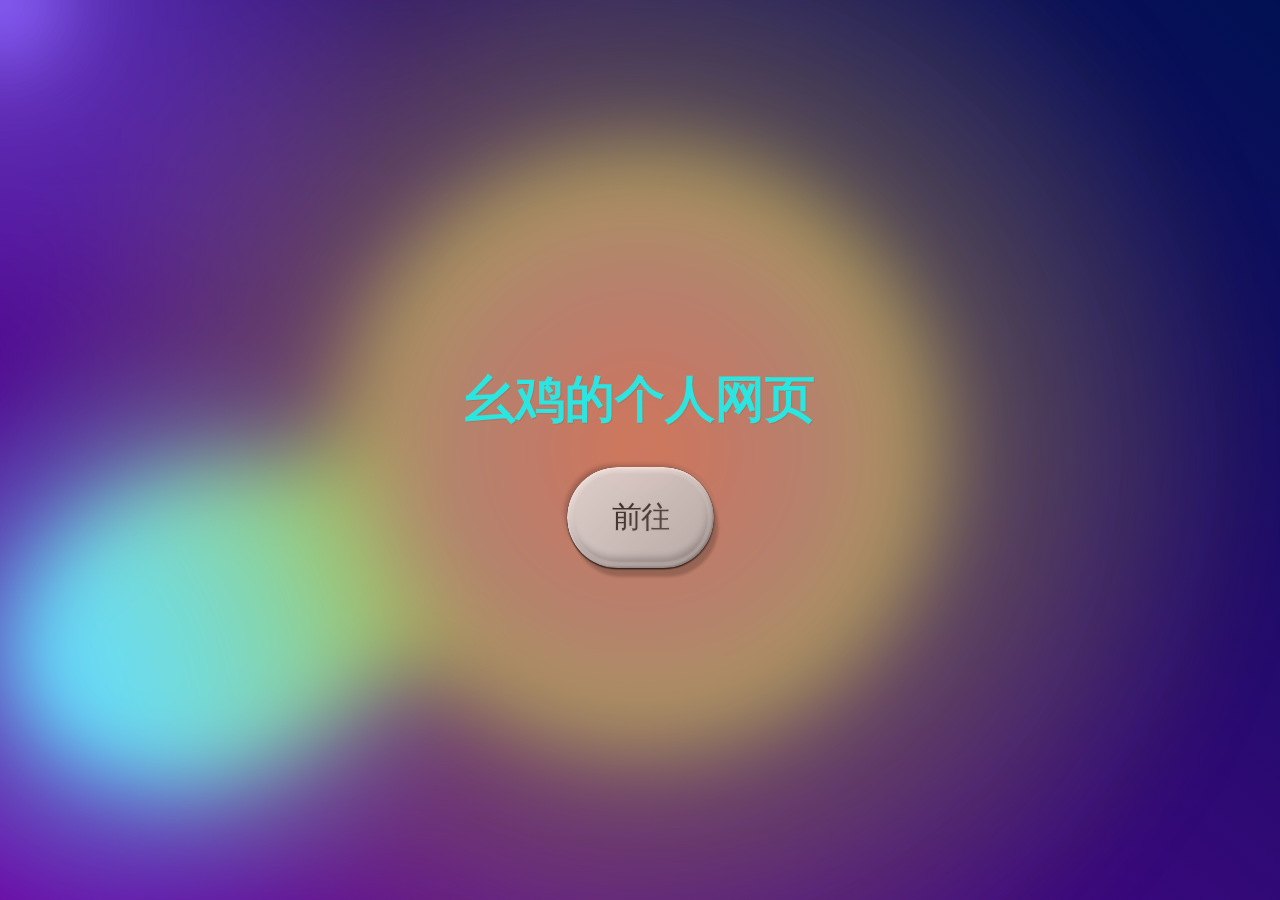
==== commit 9f4cefbc: "YaoJi111.github.io" ====
--- a/index.html
+++ b/index.html
@@ -12,10 +12,21 @@
   href="https://fonts.googleapis.com/css?family=Open+Sans"
   rel="stylesheet" />
 
-  </head><body>
+  </head>
+  <body>
     <div class="text-container">
-      <h1><span>🦋</span><br />Butterflies</h1>
-   <a href="../index/a.index.html">点击进入</a>
+      <h1>幺鸡的个人网页</h1>
+
+   <a href="../index/a.index.html"> <button>
+
+    <div class="button-outer">
+      <div class="button-inner">
+        <span>前往</span>
+      </div>
+    </div>
+  </button>
+
+</a>
  </div>
  <div class="gradient-bg">
    <svg xmlns="http://www.w3.org/2000/svg">
@@ -36,9 +47,9 @@
      <div class="interactive"></div>
    </div>
  </div>
- <button>Change user</button>
-      <script src="../scripts/main.js"></script><!-- Code injected by live-server -->
-<script>
+ <!-- <button>Change user</button> -->
+      <!-- <script src="../scripts/main.js"></script> -->
+
      
 </body>
  --- a/styles/首页.css
+++ b/styles/首页.css
@@ -1,225 +1,351 @@
 html, body {
-    font-family: "Dongle", sans-serif;
-    margin: 0;
-    padding: 0;
-  }
-  
-  .text-container {
-    z-index: 100;
-    width: 100vw;
-    height: 100vh;
-    display: flex;
-    position: absolute;
-    top: 0;
-    left: 0;
-    justify-content: center;
-    align-items: center;
-    font-size: 96px;
-    color: white;
-    opacity: 0.8;
-    -webkit-user-select: none;
-       -moz-user-select: none;
-        -ms-user-select: none;
-            user-select: none;
-    text-shadow: 1px 1px rgba(0, 0, 0, 0.1);
-  }
-  
-  :root {
-    --color-bg1: rgb(108, 0, 162);
-    --color-bg2: rgb(0, 17, 82);
-    --color1: 18, 113, 255;
-    --color2: 221, 74, 255;
-    --color3: 100, 220, 255;
-    --color4: 200, 50, 50;
-    --color5: 180, 180, 50;
-    --color-interactive: 140, 100, 255;
-    --circle-size: 80%;
-    --blending: hard-light;
-  }
-  
-  @-webkit-keyframes moveInCircle {
-    0% {
-      transform: rotate(0deg);
-    }
-    50% {
-      transform: rotate(180deg);
-    }
-    100% {
-      transform: rotate(360deg);
-    }
-  }
-  
-  @keyframes moveInCircle {
-    0% {
-      transform: rotate(0deg);
-    }
-    50% {
-      transform: rotate(180deg);
-    }
-    100% {
-      transform: rotate(360deg);
-    }
-  }
-  @-webkit-keyframes moveVertical {
-    0% {
-      transform: translateY(-50%);
-    }
-    50% {
-      transform: translateY(50%);
-    }
-    100% {
-      transform: translateY(-50%);
-    }
-  }
-  @keyframes moveVertical {
-    0% {
-      transform: translateY(-50%);
-    }
-    50% {
-      transform: translateY(50%);
-    }
-    100% {
-      transform: translateY(-50%);
-    }
-  }
-  @-webkit-keyframes moveHorizontal {
-    0% {
-      transform: translateX(-50%) translateY(-10%);
-    }
-    50% {
-      transform: translateX(50%) translateY(10%);
-    }
-    100% {
-      transform: translateX(-50%) translateY(-10%);
-    }
-  }
-  @keyframes moveHorizontal {
-    0% {
-      transform: translateX(-50%) translateY(-10%);
-    }
-    50% {
-      transform: translateX(50%) translateY(10%);
-    }
-    100% {
-      transform: translateX(-50%) translateY(-10%);
-    }
-  }
-  .gradient-bg {
-    width: 100vm;
-    height: 100vh;
-    position: relative;
-    overflow: hidden;
-    background: linear-gradient(40deg, var(--color-bg1), var(--color-bg2));
-    top: 0;
-    left: 0;
-  }
-  .gradient-bg svg {
-    position: fixed;
-    top: 0;
-    left: 0;
-    width: 0;
-    height: 0;
-  }
-  .gradient-bg .gradients-container {
-    filter: url(#goo) blur(40px);
-    width: 100%;
-    height: 100%;
-  }
-  .gradient-bg .g1 {
-    position: absolute;
-    background: radial-gradient(circle at center, rgba(var(--color1), 0.8) 0, rgba(var(--color1), 0) 50%) no-repeat;
-    mix-blend-mode: var(--blending);
-    width: var(--circle-size);
-    height: var(--circle-size);
-    top: calc(50% - var(--circle-size) / 2);
-    left: calc(50% - var(--circle-size) / 2);
-    transform-origin: center center;
-    -webkit-animation: moveVertical 30s ease infinite;
-            animation: moveVertical 30s ease infinite;
-    opacity: 1;
-  }
-  .gradient-bg .g2 {
-    position: absolute;
-    background: radial-gradient(circle at center, rgba(var(--color2), 0.8) 0, rgba(var(--color2), 0) 50%) no-repeat;
-    mix-blend-mode: var(--blending);
-    width: var(--circle-size);
-    height: var(--circle-size);
-    top: calc(50% - var(--circle-size) / 2);
-    left: calc(50% - var(--circle-size) / 2);
-    transform-origin: calc(50% - 400px);
-    animation: moveInCircle 20s reverse infinite;
-    opacity: 1;
-  }
-  .gradient-bg .g3 {
-    position: absolute;
-    background: radial-gradient(circle at center, rgba(var(--color3), 0.8) 0, rgba(var(--color3), 0) 50%) no-repeat;
-    mix-blend-mode: var(--blending);
-    width: var(--circle-size);
-    height: var(--circle-size);
-    top: calc(50% - var(--circle-size) / 2 + 200px);
-    left: calc(50% - var(--circle-size) / 2 - 500px);
-    transform-origin: calc(50% + 400px);
-    -webkit-animation: moveInCircle 40s linear infinite;
-            animation: moveInCircle 40s linear infinite;
-    opacity: 1;
-  }
-  .gradient-bg .g4 {
-    position: absolute;
-    background: radial-gradient(circle at center, rgba(var(--color4), 0.8) 0, rgba(var(--color4), 0) 50%) no-repeat;
-    mix-blend-mode: var(--blending);
-    width: var(--circle-size);
-    height: var(--circle-size);
-    top: calc(50% - var(--circle-size) / 2);
-    left: calc(50% - var(--circle-size) / 2);
-    transform-origin: calc(50% - 200px);
-    -webkit-animation: moveHorizontal 40s ease infinite;
-            animation: moveHorizontal 40s ease infinite;
-    opacity: 0.7;
-  }
-  .gradient-bg .g5 {
-    position: absolute;
-    background: radial-gradient(circle at center, rgba(var(--color5), 0.8) 0, rgba(var(--color5), 0) 50%) no-repeat;
-    mix-blend-mode: var(--blending);
-    width: calc(var(--circle-size) * 2);
-    height: calc(var(--circle-size) * 2);
-    top: calc(50% - var(--circle-size));
-    left: calc(50% - var(--circle-size));
-    transform-origin: calc(50% - 800px) calc(50% + 200px);
-    -webkit-animation: moveInCircle 20s ease infinite;
-            animation: moveInCircle 20s ease infinite;
-    opacity: 1;
-  }
-  .gradient-bg .interactive {
-    position: absolute;
-    background: radial-gradient(circle at center, rgba(var(--color-interactive), 0.8) 0, rgba(var(--color-interactive), 0) 50%) no-repeat;
-    mix-blend-mode: var(--blending);
-    width: 100%;
-    height: 100%;
-    top: -50%;
-    left: -50%;
-    opacity: 0.7;
-  }
-
-  .text-container {
-    display:flex;
-   align-items:center;
+  font-family: "Dongle", sans-serif;
+  margin: 0;
+  padding: 0;
+}
+
+.text-container {
+  z-index: 100;
+  width: 100vw;
+  height: 100vh;
+  display: flex;
+  position: absolute;
+  top: 0;
+  left: 0;
+  justify-content: center;
+  align-items: center;
+  font-size: 96px;
+  color: white;
+  opacity: 0.8;
+  -webkit-user-select: none;
+     -moz-user-select: none;
+      -ms-user-select: none;
+          user-select: none;
+  text-shadow: 1px 1px rgba(0, 0, 0, 0.1);
+}
+
+:root {
+  --color-bg1: rgb(108, 0, 162);
+  --color-bg2: rgb(0, 17, 82);
+  --color1: 18, 113, 255;
+  --color2: 221, 74, 255;
+  --color3: 100, 220, 255;
+  --color4: 200, 50, 50;
+  --color5: 180, 180, 50;
+  --color-interactive: 140, 100, 255;
+  --circle-size: 80%;
+  --blending: hard-light;
+}
+
+@-webkit-keyframes moveInCircle {
+  0% {
+    transform: rotate(0deg);
+  }
+  50% {
+    transform: rotate(180deg);
+  }
+  100% {
+    transform: rotate(360deg);
+  }
+}
+
+@keyframes moveInCircle {
+  0% {
+    transform: rotate(0deg);
+  }
+  50% {
+    transform: rotate(180deg);
+  }
+  100% {
+    transform: rotate(360deg);
+  }
+}
+@-webkit-keyframes moveVertical {
+  0% {
+    transform: translateY(-50%);
+  }
+  50% {
+    transform: translateY(50%);
+  }
+  100% {
+    transform: translateY(-50%);
+  }
+}
+@keyframes moveVertical {
+  0% {
+    transform: translateY(-50%);
+  }
+  50% {
+    transform: translateY(50%);
+  }
+  100% {
+    transform: translateY(-50%);
+  }
+}
+@-webkit-keyframes moveHorizontal {
+  0% {
+    transform: translateX(-50%) translateY(-10%);
+  }
+  50% {
+    transform: translateX(50%) translateY(10%);
+  }
+  100% {
+    transform: translateX(-50%) translateY(-10%);
+  }
+}
+@keyframes moveHorizontal {
+  0% {
+    transform: translateX(-50%) translateY(-10%);
+  }
+  50% {
+    transform: translateX(50%) translateY(10%);
+  }
+  100% {
+    transform: translateX(-50%) translateY(-10%);
+  }
+}
+.gradient-bg {
+  width: 100vm;
+  height: 100vh;
+  position: relative;
+  overflow: hidden;
+  background: linear-gradient(40deg, var(--color-bg1), var(--color-bg2));
+  top: 0;
+  left: 0;
+}
+.gradient-bg svg {
+  position: fixed;
+  top: 0;
+  left: 0;
+  width: 0;
+  height: 0;
+}
+.gradient-bg .gradients-container {
+  filter: url(#goo) blur(40px);
+  width: 100%;
+  height: 100%;
+}
+.gradient-bg .g1 {
+  position: absolute;
+  background: radial-gradient(circle at center, rgba(var(--color1), 0.8) 0, rgba(var(--color1), 0) 50%) no-repeat;
+  mix-blend-mode: var(--blending);
+  width: var(--circle-size);
+  height: var(--circle-size);
+  top: calc(50% - var(--circle-size) / 2);
+  left: calc(50% - var(--circle-size) / 2);
+  transform-origin: center center;
+  -webkit-animation: moveVertical 30s ease infinite;
+          animation: moveVertical 30s ease infinite;
+  opacity: 1;
+}
+.gradient-bg .g2 {
+  position: absolute;
+  background: radial-gradient(circle at center, rgba(var(--color2), 0.8) 0, rgba(var(--color2), 0) 50%) no-repeat;
+  mix-blend-mode: var(--blending);
+  width: var(--circle-size);
+  height: var(--circle-size);
+  top: calc(50% - var(--circle-size) / 2);
+  left: calc(50% - var(--circle-size) / 2);
+  transform-origin: calc(50% - 400px);
+  animation: moveInCircle 20s reverse infinite;
+  opacity: 1;
+}
+.gradient-bg .g3 {
+  position: absolute;
+  background: radial-gradient(circle at center, rgba(var(--color3), 0.8) 0, rgba(var(--color3), 0) 50%) no-repeat;
+  mix-blend-mode: var(--blending);
+  width: var(--circle-size);
+  height: var(--circle-size);
+  top: calc(50% - var(--circle-size) / 2 + 200px);
+  left: calc(50% - var(--circle-size) / 2 - 500px);
+  transform-origin: calc(50% + 400px);
+  -webkit-animation: moveInCircle 40s linear infinite;
+          animation: moveInCircle 40s linear infinite;
+  opacity: 1;
+}
+.gradient-bg .g4 {
+  position: absolute;
+  background: radial-gradient(circle at center, rgba(var(--color4), 0.8) 0, rgba(var(--color4), 0) 50%) no-repeat;
+  mix-blend-mode: var(--blending);
+  width: var(--circle-size);
+  height: var(--circle-size);
+  top: calc(50% - var(--circle-size) / 2);
+  left: calc(50% - var(--circle-size) / 2);
+  transform-origin: calc(50% - 200px);
+  -webkit-animation: moveHorizontal 40s ease infinite;
+          animation: moveHorizontal 40s ease infinite;
+  opacity: 0.7;
+}
+.gradient-bg .g5 {
+  position: absolute;
+  background: radial-gradient(circle at center, rgba(var(--color5), 0.8) 0, rgba(var(--color5), 0) 50%) no-repeat;
+  mix-blend-mode: var(--blending);
+  width: calc(var(--circle-size) * 2);
+  height: calc(var(--circle-size) * 2);
+  top: calc(50% - var(--circle-size));
+  left: calc(50% - var(--circle-size));
+  transform-origin: calc(50% - 800px) calc(50% + 200px);
+  -webkit-animation: moveInCircle 20s ease infinite;
+          animation: moveInCircle 20s ease infinite;
+  opacity: 1;
+}
+.gradient-bg .interactive {
+  position: absolute;
+  background: radial-gradient(circle at center, rgba(var(--color-interactive), 0.8) 0, rgba(var(--color-interactive), 0) 50%) no-repeat;
+  mix-blend-mode: var(--blending);
+  width: 100%;
+  height: 100%;
+  top: -50%;
+  left: -50%;
+  opacity: 0.7;
+}
+
+.text-container {
+  display:flex;
+ align-items:center;
 justify-content:center;
-    flex-direction:column;
-  }
-  a {font-size: 30px;
-     text-decoration:none;
-     color:#fffd5e;
-     font-weight:900;
-     font-family: yaoji;
-  }
-  a:hover { color: rgb(255 164 164);
-    text-shadow: 0 0 10px rgb(255 164 164);
-   transition-duration: 200ms;}
- h1 {font-size: 50px;
-     color:#07ffff;
-     font-family: yaoji;
-   }
-   @font-face {
-    font-family: yaoji;
-    src: url(../字体/B2Hana-Medium.ttf);
-   }+  flex-direction:column;
+}
+a {font-size: 30px;
+   text-decoration:none;
+   color:#fffd5e;
+   font-weight:900;
+   font-family: yaoji;
+}
+a:hover { color: rgb(255 164 164);
+  text-shadow: 0 0 10px rgb(255 164 164);
+ transition-duration: 200ms;}
+h1 {font-size: 50px;
+   color:#07ffff;
+   font-family: yaoji;
+ }
+ @font-face {
+  font-family: yaoji;
+  src: url(../字体/B2Hana-Medium.ttf);
+ }
+
+ button {
+  all: unset;
+  cursor: pointer;
+  -webkit-tap-highlight-color: rgba(0, 0, 0, 0);
+  position: relative;
+  border-radius: 999vw;
+  background-color: rgba(0, 0, 0, 0.75);
+  box-shadow: -0.15em -0.15em 0.15em -0.075em rgba(5, 5, 5, 0.25),
+      0.0375em 0.0375em 0.0675em 0 rgba(5, 5, 5, 0.1);
+}
+
+button::after {
+  content: "";
+  position: absolute;
+  z-index: 0;
+  width: calc(100% + 0.3em);
+  height: calc(100% + 0.3em);
+  top: -0.15em;
+  left: -0.15em;
+  border-radius: inherit;
+  background: linear-gradient(-135deg,
+          rgba(5, 5, 5, 0.5),
+          transparent 20%,
+          transparent 100%);
+  filter: blur(0.0125em);
+  opacity: 0.25;
+  mix-blend-mode: multiply;
+}
+
+button .button-outer {
+  position: relative;
+  z-index: 1;
+  border-radius: inherit;
+  transition: box-shadow 300ms ease;
+  will-change: box-shadow;
+  box-shadow: 0 0.05em 0.05em -0.01em rgba(5, 5, 5, 1),
+      0 0.01em 0.01em -0.01em rgba(5, 5, 5, 0.5),
+      0.15em 0.3em 0.1em -0.01em rgba(5, 5, 5, 0.25);
+}
+
+button:hover .button-outer {
+  box-shadow: 0 0 0 0 rgba(5, 5, 5, 1), 0 0 0 0 rgba(5, 5, 5, 0.5),
+      0 0 0 0 rgba(5, 5, 5, 0.25);
+}
+
+.button-inner {
+  --inset: 0.035em;
+  position: relative;
+  z-index: 1;
+  border-radius: inherit;
+  padding: 1em 1.5em;
+  background-image: linear-gradient(135deg,
+          rgba(230, 230, 230, 1),
+          rgba(180, 180, 180, 1));
+  transition: box-shadow 300ms ease, clip-path 250ms ease,
+      background-image 250ms ease, transform 250ms ease;
+  will-change: box-shadow, clip-path, background-image, transform;
+  overflow: clip;
+  clip-path: inset(0 0 0 0 round 999vw);
+  box-shadow:
+      /* 1 */
+      0 0 0 0 inset rgba(5, 5, 5, 0.1),
+      /* 2 */
+      -0.05em -0.05em 0.05em 0 inset rgba(5, 5, 5, 0.25),
+      /* 3 */
+      0 0 0 0 inset rgba(5, 5, 5, 0.1),
+      /* 4 */
+      0 0 0.05em 0.2em inset rgba(255, 255, 255, 0.25),
+      /* 5 */
+      0.025em 0.05em 0.1em 0 inset rgba(255, 255, 255, 1),
+      /* 6 */
+      0.12em 0.12em 0.12em inset rgba(255, 255, 255, 0.25),
+      /* 7 */
+      -0.075em -0.25em 0.25em 0.1em inset rgba(5, 5, 5, 0.25);
+}
+
+button:hover .button-inner {
+  clip-path: inset(clamp(1px, 0.0625em, 2px) clamp(1px, 0.0625em, 2px) clamp(1px, 0.0625em, 2px) clamp(1px, 0.0625em, 2px) round 999vw);
+  box-shadow:
+      /* 1 */
+      0.1em 0.15em 0.05em 0 inset rgba(5, 5, 5, 0.75),
+      /* 2 */
+      -0.025em -0.03em 0.05em 0.025em inset rgba(5, 5, 5, 0.5),
+      /* 3 */
+      0.25em 0.25em 0.2em 0 inset rgba(5, 5, 5, 0.5),
+      /* 4 */
+      0 0 0.05em 0.5em inset rgba(255, 255, 255, 0.15),
+      /* 5 */
+      0 0 0 0 inset rgba(255, 255, 255, 1),
+      /* 6 */
+      0.12em 0.12em 0.12em inset rgba(255, 255, 255, 0.25),
+      /* 7 */
+      -0.075em -0.12em 0.2em 0.1em inset rgba(5, 5, 5, 0.25);
+}
+
+button .button-inner span {
+  position: relative;
+  z-index: 4;
+  font-family: "Inter", sans-serif;
+  letter-spacing: -0.05em;
+  font-weight: 500;
+  color: rgba(0, 0, 0, 0);
+  background-image: linear-gradient(135deg,
+          rgba(25, 25, 25, 1),
+          rgba(75, 75, 75, 1));
+  -webkit-background-clip: text;
+  background-clip: text;
+  transition: transform 250ms ease;
+  display: block;
+  will-change: transform;
+  text-shadow: rgba(0, 0, 0, 0.1) 0 0 0.1em;
+  -webkit-user-select: none; 
+  -moz-user-select: none;
+  -ms-user-select: none;
+  user-select: none;
+  font-family: yaoji;
+}
+
+button:hover .button-inner span {
+  transform: scale(0.975);
+}
+
+button:active .button-inner {
+  transform: scale(0.975);
+}